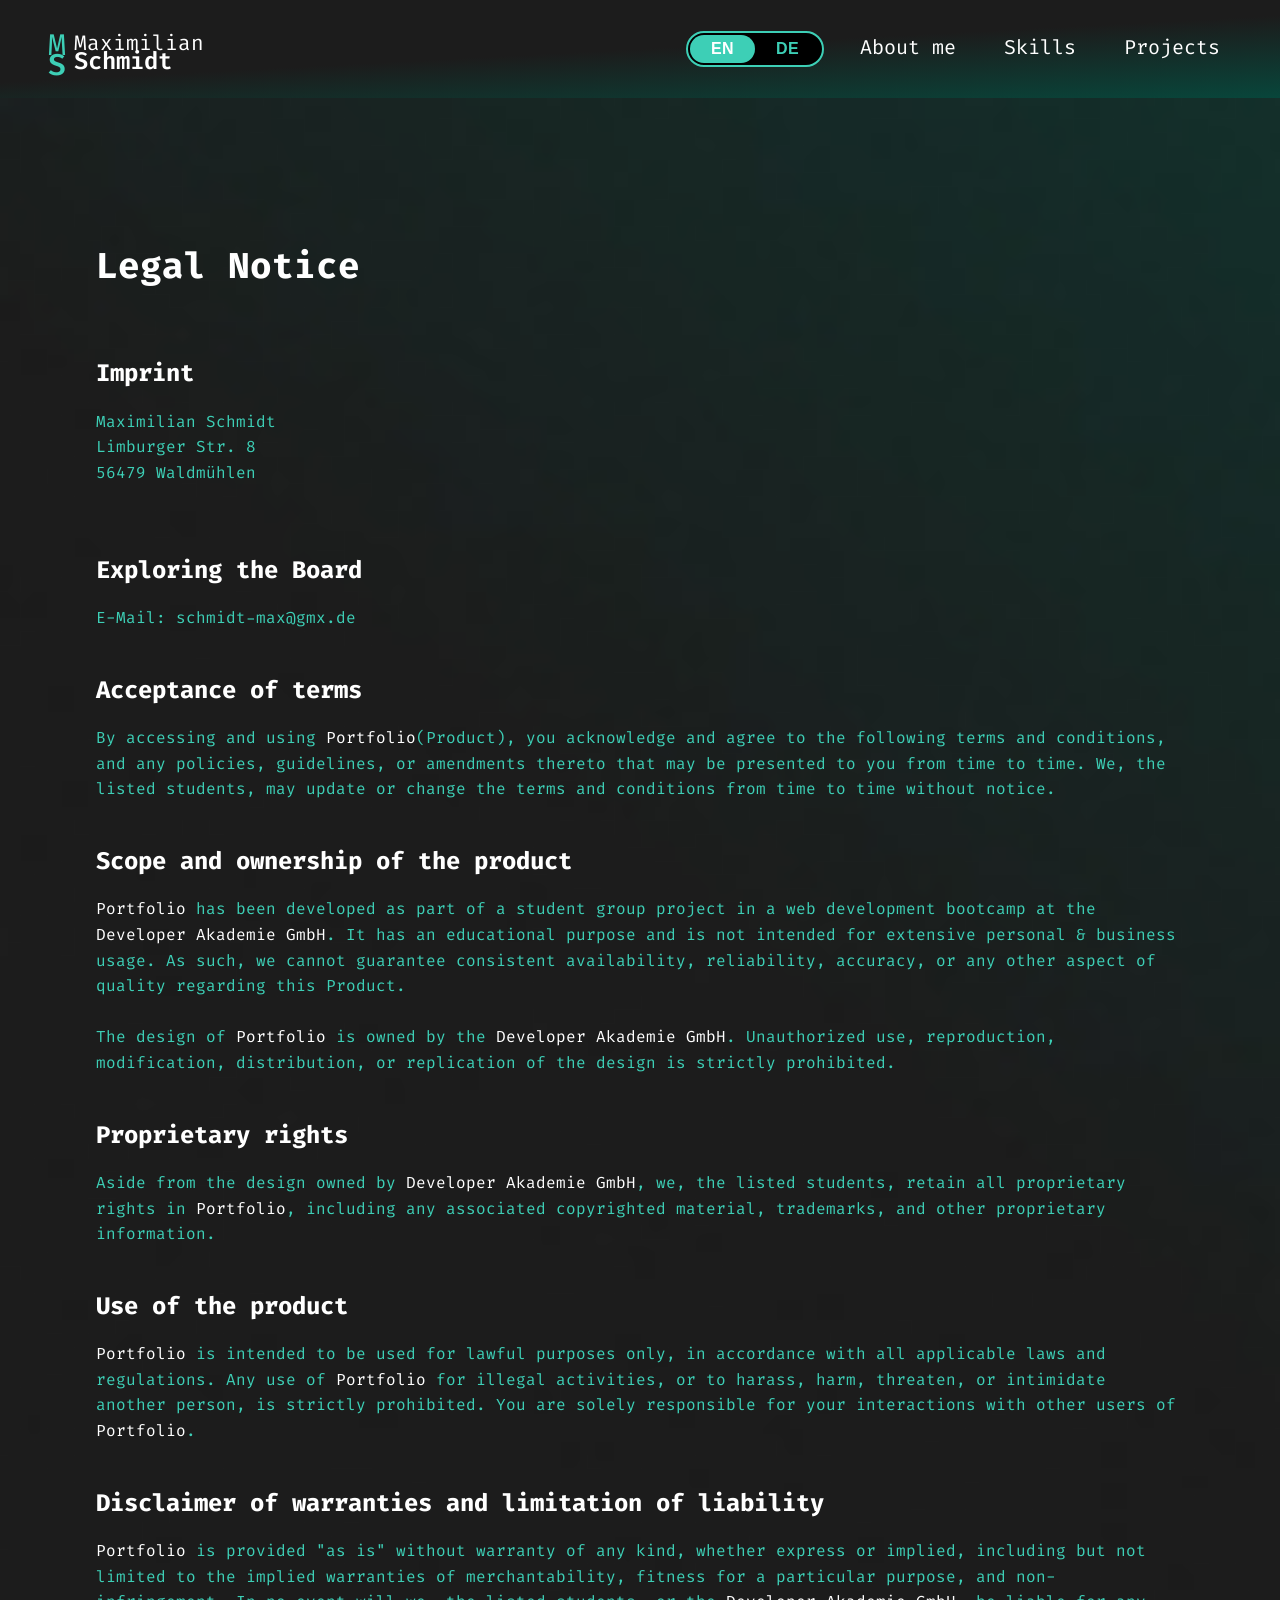
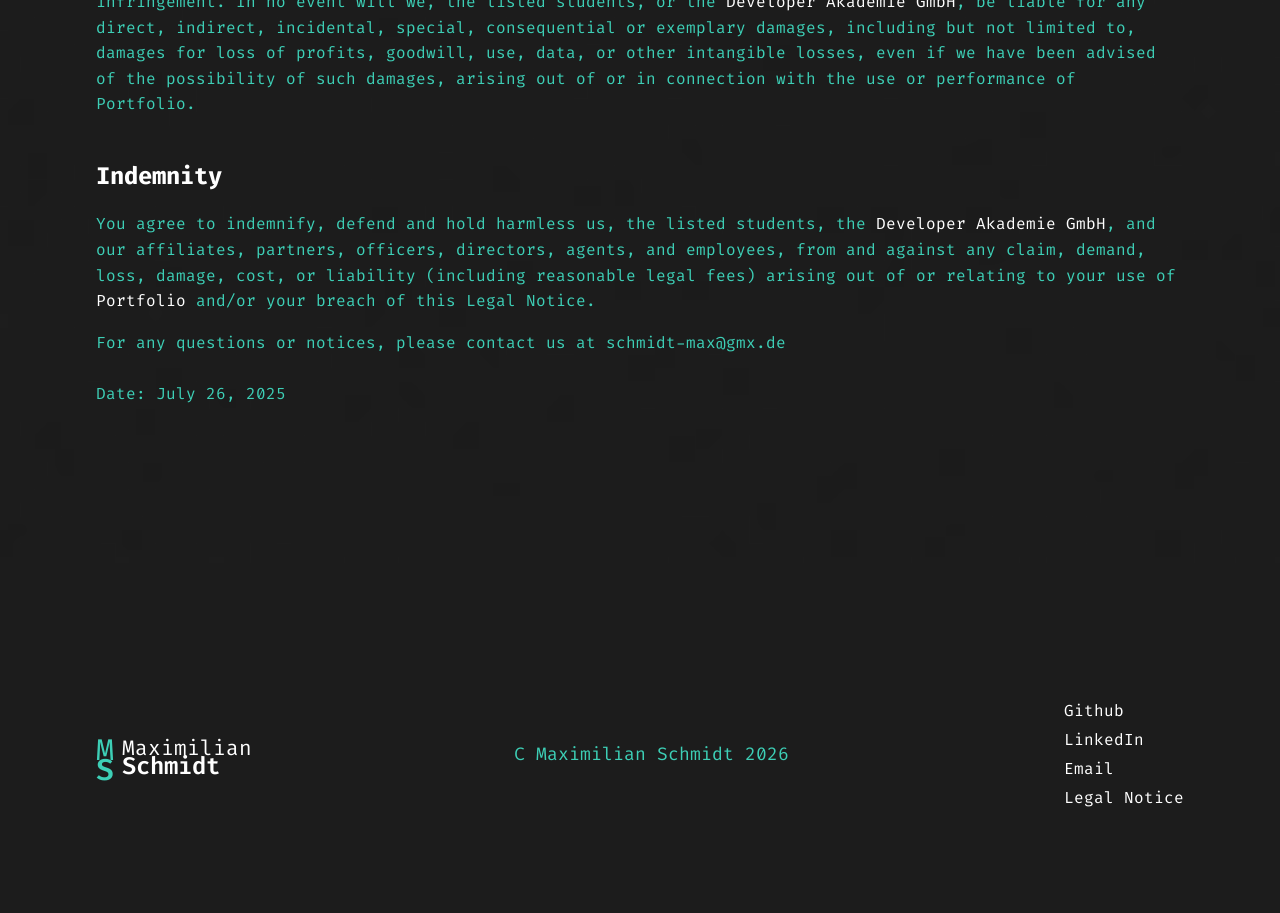
==== sites/legal.html @ 464e9416 "added mobile design and put functions for projects in another file" ====
<!DOCTYPE html>
<html lang="en">
<head>
    <meta charset="UTF-8">
    <meta name="viewport" content="width=device-width, initial-scale=1.0">
    <script src="../js/translations.js"></script>
    <script src="../js/script.js"></script>
    
    <link rel="stylesheet" href="../css/root/style.css">
    <link rel="stylesheet" href="../css/root/variables.css">
    <link rel="stylesheet" href="../css/root/header.css">
    <link rel="stylesheet" href="../css/root/footer.css">
    <link rel="stylesheet" href="../css/style/introduction.css">
    <link rel="stylesheet" href="../css/responsive/responsive.css">
    <link rel="stylesheet" href="../css/responsive/mobile-landscape.css">
    <link rel="stylesheet" href="../css/responsive/mobile.css">
    <link rel="stylesheet" href="../css/style/legal.css">
    <title>Legal Notice</title>
</head>
<body>

    <div class="intro">
        <div class="header header-multi-bg">
            <div class="nav">
                <div class="toggle">
                    <input type="checkbox" id="lang-toggle"/>
                    <label for="lang-toggle">
                        <div class="toggle-knob"></div>
                        <span class="lang-en">EN</span>
                        <span class="lang-de">DE</span>
                    </label>
                </div>

                <a href="../index.html#about-me" class="header-category" data-translate="navAbout">
                    About me
                </a>

                <a href="../index.html#skills" class="header-category" data-translate="navSkills">
                    Skills
                </a>

                <a href="../index.html#projects" class="header-category" data-translate="navProjects">
                    Projects
                </a>
            </div>

            <div class="logo">
                <div class="logo-icon">
                    <span class="char-m">
                        M
                    </span>
                    <span class="char-s">
                        S
                    </span>
                </div>
        
                <div class="logo-text">
                    <span class="first-name">
                        Maximilian
                    </span>

                    <span class="last-name">
                        Schmidt
                    </span>
                </div>
            </div>
        </div>

        <div class="introduction introduction-multi-bg legal-notice-page">
                <div class="legal-notice-content">
                    <h1 class="legal-main-headline" data-translate="legalTitle">
                        Legal Notice
                    </h1>

                    <div class="legal-section">
                        <h2 data-translate="legalImprintTitle">
                            Imprint
                        </h2>

                        <p>
                            Maximilian Schmidt<br>
                            Limburger Str. 8<br>
                            56479 Waldmühlen<br><br>
                        </p>
                    </div>

                    <div class="legal-section">
                        <h2 data-translate="exploringTitle">
                            Exploring the Board
                        </h2>

                        <p>
                            E-Mail: schmidt-max@gmx.de
                        </p>
                    </div>

                    <div class="legal-section">
                        <h2 data-translate="legalTermsTitle">
                            Acceptance of terms
                        </h2>

                        <p data-translate="legalTermsText">
                            By accessing and using 
                                <span class="text-white">
                                    Portfolio
                                </span> 
                                (Product), you acknowledge and agree to the following terms and conditions, and any policies, guidelines, or amendments thereto that may be presented to you from time to time. We, the listed students, may update or change the terms and conditions from time to time without notice.
                        </p>
                    </div>

                    <div class="legal-section">
                        <h2 data-translate="legalScopeTitle">
                            Scope and ownership of the product
                        </h2>

                        <p data-translate="legalScopeText">
                            <span class="text-white">
                                Portfolio
                            </span> 

                            has been developed as part of a student group project in a web development bootcamp at the Developer Akademie GmbH. It has an educational purpose and is not intended for extensive personal & business usage. As such, we cannot guarantee consistent availability, reliability, accuracy, or any other aspect of quality regarding this Product.
                            <br><br>
                            The design of 
                            <span class="text-white">
                                Portfolio
                            </span>

                            is owned by the Developer Akademie GmbH. Unauthorized use, reproduction, modification, distribution, or replication of the design is strictly prohibited.
                        </p>
                    </div>

                    <div class="legal-section">
                        <h2 data-translate="legalProprietaryTitle">
                            Proprietary rights
                        </h2>

                        <p data-translate="legalProprietaryText">
                            Aside from the design owned by Developer Akademie GmbH, we, the listed students, retain all proprietary rights in 
                            <span class="text-white">
                                Portfolio
                            </span>
                            
                            , including any associated copyrighted material, trademarks, and other proprietary information.
                        </p>
                    </div>

                    <div class="legal-section">
                        <h2 data-translate="legalUseTitle">
                            Use of the product
                        </h2>

                        <p data-translate="legalUseText">
                            <span class="text-white">
                                Portfolio
                            </span>  
                            
                            is intended to be used for lawful purposes only, in accordance with all applicable laws and regulations. Any use of 
                            <span class="text-white">
                                Portfolio
                            </span>  
                            
                            for illegal activities, or to harass, harm, threaten, or intimidate another person, is strictly prohibited. You are solely responsible for your interactions with other users of
                            <span class="text-white">
                                Portfolio
                            </span>

                            .
                        </p>
                    </div>

                    <div class="legal-section">
                        <h2 data-translate="legalLiabilityTitle">
                            Disclaimer of warranties and limitation of liability
                        </h2>

                        <p data-translate="legalLiabilityText">
                            <span class="text-white">
                                Portfolio
                            </span>  
                            
                            is provided "as is" without warranty of any kind, whether express or implied, including but not limited to the implied warranties of merchantability, fitness for a particular purpose, and non-infringement. In no event will we, the listed students, or the Developer Akademie, be liable for any direct, indirect, incidental, special, consequential or exemplary damages, including but not limited to, damages for loss of profits, goodwill, use, data, or other intangible losses, even if we have been advised of the possibility of such damages, arising out of or in connection with the use or performance of 
                            <span class="text-white">
                                Portfolio
                            </span> 
                            
                            .
                        </p>
                    </div>

                    <div class="legal-section">
                        <h2 data-translate="legalIndemnityTitle">
                            Indemnity
                        </h2>

                        <p data-translate="legalIndemnityText">
                            You agree to indemnify, defend and hold harmless us, the listed students, the Developer Akademie, and our affiliates, partners, officers, directors, agents, and employees, from and against any claim, demand, loss, damage, cost, or liability (including reasonable legal fees) arising out of or relating to your use of 
                            <span class="text-white">
                                Portfolio
                            </span>  
                                
                            and/or your breach of this Legal Notice.
                            <br><br>Date: July 26, 2025
                        </p>
                    </div>
                </div>
        </div>
    </div>

    <div class="footer">
        <div class="footer-me">
            <div class="logo">
                <div class="logo-icon">
                    <span class="char-m">
                        M
                    </span>

                    <span class="char-s">
                        S
                    </span>
                </div>
    
                <div class="logo-text">
                    <span class="first-name">
                        Maximilian
                    </span>

                    <span class="last-name">
                        Schmidt
                    </span>
                </div>
            </div>
        </div>

        <div class="footer-copyright">
            C Maximilian Schmidt 2026
        </div>

        <div class="footer-links-container">
            <a class="footer-link" href="https://github.com/Moxx1990" target="_blank">
                Github
            </a>

            <a class="footer-link" href="https://www.linkedin.com/" target="_blank">
                LinkedIn
            </a>

            <a class="footer-link" href="mailto:contact@maximilianschmidt.de" target="_blank">
                Email
            </a>

            <a class="footer-link" href="sites/legal.html" target="_blank">
                Legal Notice
            </a>
        </div>
    </div>
  
</body>
</html>
---- css/root/style.css ----
@font-face {
    font-family: 'fira';
    src: url(/fonts/Fira_Code/FiraCode-VariableFont_wght.ttf) format('truetype');
    font-weight: 100 900;
    font-style: normal;
}

@font-face {
    font-family: 'karla';
    src: url(/fonts/Karla/Karla-VariableFont_wght.ttf) format('truetype');
    font-weight: 100 900;
    font-style: normal;
}

html {
    scroll-behavior: smooth;
}

body {
    margin: 0;
    padding: 0;
    font-family: 'fira', 'karla', sans-serif;
    font-weight: 400;
    background-color: var(--main-bg-color);
    color: var(--text-color);
    max-width: 1440px;
    margin-left: auto;
    margin-right: auto;
    overflow-x: hidden;
}

.d-none {
    display: none !important;
}

.lets-talk__button:hover,
.introduction__button:hover,
.submit__button:hover {
    border-color: var(--alternative-text-color);
    color: var(--alternative-text-color);
}

.lets-talk__button:hover span,
.introduction__button:hover span, 
.submit__button:hover span {
    animation: scrollButton 2s linear infinite;
}

@keyframes scrollButton {
    0% {
        transform: translateX(0);
        opacity: 1;
    }
    47% {
        transform: translateX(-150%);
        opacity: 1;
    }
    48% {
        transform: translateX(-150%);
        opacity: 0;
    }
    49% {
        transform: translateX(150%);
        opacity: 0;
    }
    50% {
        transform: translateX(150%);
        opacity: 1;
    }
    100% {
        transform: translateX(0);
        opacity: 1;
    }
}
---- css/root/variables.css ----
:root {
    /* Background Colors */
    --main-bg-color: #1C1C1C;
    --sub-bg-color: #08463B;

    /* Colors - Primary */
    --text-color: #FFFFFF;
    --alternative-text-color: #3DCFB6;
    --inaktive-schrift: #555555;

     /* Typography - Font Size */
    --font-size-xs: 0.75rem; /* 12px */
    --font-size-sm: 0.875rem; /* 14px */
    --font-size-base: 1rem; /* 16px */
    --font-size-lg: 1.125rem; /* 18px */
    --font-size-xl: 1.3125rem; /* 21px */
    --font-size-2xl: 1.5rem; /* 24px */
    --font-size-h2: 1.6875rem; /* 27px */
    --font-size-3xl: 1.875rem; /* 30px */
    --font-size-4xl: 2.25rem; /* 36px */
    --font-size-5xl: 3rem; /* 48px */
    --font-size-6xl: 3.8125rem; /* 61px */

    /* Spacing */
    --spacing-xs: 0.25rem; /* 4px */
    --spacing-sm: 0.5rem; /* 8px */
    --spacing-md: 1rem; /* 16px */
    --spacing-lg: 1.5rem; /* 24px */
    --spacing-xl: 2rem; /* 32px */
    --spacing-2xl: 3rem; /* 48px */
    --spacing-3xl: 4rem; /* 64px */
    --spacing-4xl: 5rem; /* 80px */
    --spacing-5xl: 6rem; /* 96px */
    --spacing-6xl: 8rem; /* 128px */

    /* Border Radius */
    --radius-sm: 0.25rem; /* 4px */
    --radius-md: 0.5rem; /* 8px */
    --radius-ml: 0.625rem; /* 10px */
    --radius-lg: 0.75rem; /* 12px */
    --radius-xl: 1rem; /* 16px */
    --radius-2xl: 1.25rem; /* 20px */
    --radius-3xl: 1.875rem; /* 30px */
    --radius-full: 9999px;
}
---- css/root/header.css ----
.header {
    height: 98px;
    display: flex;
    align-items: center;
    justify-content: space-between;
    flex-direction: row-reverse;
    padding-left: var(--spacing-5xl);
    padding-right: var(--spacing-5xl);
}

.header-multi-bg {
    background: linear-gradient(177deg, var(--main-bg-color) 50%, var(--sub-bg-color) 100%);
    background-repeat: no-repeat;
}

.nav {
    display: flex;
    align-items: baseline;
    gap: var(--spacing-lg);
    font-size: 20px;
    padding-bottom: 24px;
}

.toggle {
  padding-top: 24px;
  position: relative;
  display: inline-block;
  user-select: none;
  font-family: sans-serif;
  font-weight: bold;
}

.toggle input[type="checkbox"] {
  position: absolute;
  left: 0;
  top: 0;
  z-index: 10;
  width: 100%;
  height: 100%;
  opacity: 0;
  cursor: pointer;
}

.toggle label {
  position: relative;
  display: flex;
  align-items: center;
  margin: 0;
  padding: 2px;
  background: #000000;
  border: 2px solid #3DCFB6;
  border-radius: 46px;
}

.toggle label span {
  display: flex;
  align-items: center;
  justify-content: center;
  position: relative;
  z-index: 3;
  width: 65px; 
  height: 28px; 
  text-align: center;
  transition: color 0.25s ease;
  font-size: 16px;
  letter-spacing: 0.5px;
}

.toggle .toggle-knob {
  position: absolute;
  top: 2px;
  left: 2px;
  bottom: 2px;
  width: 65px;
  background: #3DCFB6;
  border-radius: 100px;
  transition: transform 0.25s cubic-bezier(0.4, 0, 0.2, 1);
  z-index: 2;
}

.toggle input[type="checkbox"]:not(:checked) + label .lang-en {
  color: var(--text-color);
}
.toggle input[type="checkbox"]:not(:checked) + label .lang-de {
  color: var(--alternative-text-color);
}

.toggle input[type="checkbox"]:not(:checked) + label .toggle-knob {
  transform: translateX(0);
}

.toggle input[type="checkbox"]:checked + label .lang-en {
  color: var(--alternative-text-color);
}
.toggle input[type="checkbox"]:checked + label .lang-de {
  color: var(--text-color);
}

.toggle input[type="checkbox"]:checked + label .toggle-knob {
  transform: translateX(65px);
}

.logo {
    display: flex;
    align-items: center;
    gap: 16px;
    font-family: 'fira', sans-serif;
    cursor: pointer;
}

.logo-icon {
  color: var(--alternative-text-color);
  width: 10px;
  height: 48px;
  background: transparent;
}

.logo-icon .char-m {
    font-size: var(--font-size-3xl);
    position: relative;
    top: 0px;
    display: inline-block;
}

.logo-icon .char-s {
    font-size: var(--font-size-3xl);
    font-weight: 600;
    position: relative;
    top: -20px;
    display: inline-block;
}

.logo-text {
    display: flex;
    flex-direction: column;
    background: transparent;
    color: var(--text-color);
    font-size: var(--font-size-xl);
}

.logo span {
  transition: all 0.3s ease;
}

.logo:hover .logo-icon span {
    color: transparent;
    -webkit-text-stroke: 1px var(--alternative-text-color);
}

.logo:hover .logo-text span {
    color: transparent;
    -webkit-text-stroke: 1px var(--text-color);
}

.first-name {
    font-size: var(--font-size-xl);
    position: relative;
    top: 10px;
}

.last-name {
    font-size: var(--font-size-2xl);
    font-weight: 600;
    position: relative;
    top: -2px;
}

.header-category {
    font-size: 20px;
    padding-left: 12px;
    padding-right: 12px;
    padding-top: 20px;
    padding-bottom: 0px;
    position: relative;
    cursor: pointer;
    display: inline-block;
    text-decoration: none;
    color: var(--text-color);
    transition: color 0.2s ease;
}

.header-category:hover {
    color: var(--alternative-text-color); 
}

.header-category::after {
    content: '';
    position: absolute;
    bottom: -10px;
    left: 50%;
    transform: translateX(-50%) scale(0);
    width: 8px;
    height: 8px;
    background-color: #3DCFB6;
    border-radius: 50%;
    transition: transform 0.2s ease-in-out;
}

.header-category:hover::after {
    transform: translateX(-50%) scale(1);
}

.burger-icon {
    display: none;
}

.nav-links {
    display: flex;
    flex-direction: row-reverse; /* Dreht die Reihe um, damit der Toggle wieder vorne steht */
    align-items: center;
    gap: 32px;
}

.nav-links .toggle {
    padding-top: 20px;
}
---- css/root/footer.css ----
.footer {
    height: 126px;
    display: flex;
    align-items: center;
    justify-content: space-between;
    padding-top: var(--spacing-6xl);
    padding-left: var(--spacing-5xl);
    padding-right: var(--spacing-5xl);
    padding-bottom: var(--spacing-5xl);
}

.footer-me {
    display: flex;
    flex-direction: column;
}

.footer-left-side {
    display: flex;
    flex-direction: column;
    gap: var(--spacing-sm);
}

.footer-copyright {
    color: var(--alternative-text-color);
    font-size: var(--font-size-lg);
}

.footer-links-container {
    display: flex;
    flex-direction: column;
    gap: var(--spacing-sm);
}

.footer a {
    color: var(--text-color);
    text-decoration: none;
    font-size: var(--font-size-base);
    transition: all 0.3s ease;
    padding-left: 14px;
    text-decoration: none;
    position: relative;
}

.footer a:hover {
    color: var(--alternative-text-color);
}

.footer-link::after {
    content: '';
    position: absolute;
    top: 50%;
    left: 0;
    transform: translateX(-50%) scale(0);
    transform-origin: center;
    width: 6px;
    height: 6px;
    background-color: #3DCFB6;
    border-radius: 50%;
    transition: transform 0.3s ease-in-out;
}

.footer-link:hover::after {
    transform: translateY(-50%) scale(1);
}

.footer-mobile {
    display: none;
    text-align: center;
    padding: var(--spacing-lg);
    color: var(--alternative-text-color);
    font-size: var(--font-size-lg);
}
---- css/style/introduction.css ----
.intro {
    display: flex;
    flex-direction: column;
    width: 100%;
    position: relative;
    box-sizing: border-box;
}

.introduction {
    display: block; 
}

.introduction-multi-bg {
    width: 100%;
    height: calc(100vh - 98px);
    background-image: url('/img/background/backgroundintro.jpg');
    background-size: cover;
    background-repeat: no-repeat;
    position: relative;
    display: flex;
    justify-content: center;
    align-items: center;
    box-sizing: border-box;
    overflow: hidden;
}

.introduction-content {
    display: flex;
    flex-direction: column;
    align-items: center;
    text-align: center;
    justify-content: center;
    z-index: 5;
    margin-bottom: 60px;
}

.intro-headline-sub {
    font-size: 40px;
    color: var(--text-color);
    margin-bottom: 10px;
}

.intro-headline-main {
    font-family: 'karla', sans-serif;
    font-size: 96px;
    font-weight: 700;
    font-style: bold;
    color: var(--text-color);
    margin-bottom: 30px;
    line-height: 1.1;
}

.intro-buttons {
    display: flex;
    gap: 20px;
}

.intro-left-bar {
    position: absolute;
    left: 48px;
    bottom: 0;
    display: flex;
    flex-direction: column;
    align-items: center;
    z-index: 10;
}

.arrow-circle {
    width: 32px;
    height: 54px;
    border: 1px solid var(--alternative-text-color);
    border-radius: 100px;
    display: flex;
    justify-content: center;
    align-items: center;
    margin-bottom: 16px;
}

.arrow-circle img {
    animation: bounceArrow 1s infinite ease-in-out;
}

@keyframes bounceArrow {
    0%, 100% { transform: translateY(0px); }
    50% { transform: translateY(10px); }
}

.vertical-line-left {
    width: 1px;
    height: 240px; 
    background: linear-gradient(to bottom, var(--alternative-text-color), transparent);
}

.intro-right-bar {
    position: absolute;
    right: 48px;
    bottom: 0;
    display: flex;
    flex-direction: column;
    align-items: center;
    z-index: 10;
}

.introduction__text {
    font-size: var(--font-size-lg);
    font-family: 'karla', sans-serif;
    font-weight: 400;
    color: var(--text-color);
    text-decoration: none;
    writing-mode: vertical-rl; 
    transform: rotate(180deg); 
    transition: color 0.3s ease;
    margin-bottom: 32px;
    display: inline-block;
}

.introduction__text:hover {
    color: var(--alternative-text-color) !important;
    cursor: pointer;
}

.social-icons {
    display: flex;
    flex-direction: column;
    gap: 12px;
    margin-bottom: 16px;
}

.social-icons-email img {
    display: none;
}

.social-icons a {
    position: relative;
    display: flex;
    align-items: center;
    justify-content: center;
    text-decoration: none;
}

.social-icons img {
    width: 32px;
    height: 32px;
    transition: filter 0.3s ease, transform 0.3s ease;
}

.social-icons a:hover img {
    filter: brightness(0) invert(1);
    transform: scale(1.05);
}

.social-icons a::after {
    content: "";
    position: absolute;
    left: 36px;
    width: 6px;
    height: 6px;
    background-color: #3DCFB6; 
    border-radius: 50%;
    opacity: 0; 
    transform: translateX(10px); 
    transition: opacity 0.3s ease, transform 0.3s ease;
    pointer-events: none;
}

.social-icons a:hover::after {
    opacity: 1;
    transform: translateX(0);
}

.vertical-line-right {
    width: 1px;
    height: 186px;
    background: linear-gradient(to bottom, var(--text-color), transparent);
}

.introduction__button {
    background-color: transparent;
    border-radius: 100px;
    border: 1px solid var(--text-color);
    color: var(--text-color);
    cursor: pointer;
    transition: all 0.3s ease;
    height: 48px;
    display: inline-flex;
    align-items: center;
    justify-content: center;
    overflow: hidden;
    white-space: nowrap;
    text-decoration: none;
    padding-left: 24px;
    padding-right: 24px;
    font-size: var(--font-size-lg);
    font-family: 'karla', sans-serif;
    font-weight: 400;
    margin-right: 10px;
}

.introduction__button span {
    display: inline-block;
    flex-shrink: 0;
    transition: transform 0.3s ease;
}

.banner {
    position: absolute;
    bottom: 60px; 
    left: 0;
    right: 0; 
    width: 100%; 
    overflow: hidden;
    background: #FFFFFF0A;
    padding: 24px 0;
    transform: rotate(-2deg);
    white-space: nowrap;
    z-index: 1;
    box-sizing: border-box;
}

.banner__track {
    display: flex;
    align-items: center;
    gap: 32px;
    width: max-content;
    animation: scrollBanner 15s linear infinite;
}

.banner__track span {
    display: flex;
    align-items: center;
    gap: 56px;
    font-size: 32px;
    font-family: 'karla', sans-serif;
    color: var(--alternative-text-color);
    font-weight: 400;
}

.banner__track span::after {
    content: "•";
    font-size: 32px;
    color: var(--alternative-text-color);
}

@keyframes scrollBanner {
    from { transform: translateX(0); }
    to { transform: translateX(-50%); }
}

.legal-notice-page {
    height: auto !important;
    min-height: 100vh;
    padding-top: 120px;
    padding-bottom: 80px;
}

.legal-main-headline {
    color: var(--text-color);
    margin-bottom: 40px;
}

.legal-section h2 {
    color: var(--text-color);
    margin-top: 24px;
    margin-bottom: 12px;
}

.legal-section p, 
.legal-section {
    color: var(--alternative-text-color);
    font-size: var(--font-size-base);
    font-weight: 400;
    line-height: 1.6;
}

.text-white {
    color: var(--text-color) !important;
}
---- css/responsive/responsive.css ----
@media (min-width: 1024px ) and (max-width: 1280px) {

.header {
    padding-left: var(--spacing-2xl);
    padding-right: var(--spacing-2xl);
}

.intro-headline-sub {
    font-size: var(--font-size-3xl);
}

.intro-headline-main {
    font-size: 80px;
}

.about-me {
    padding-left: var(--spacing-2xl);
    padding-right: var(--spacing-2xl);

}

.about-me-image {
    max-width: 405px;
    width: auto;
}

.about-me-description {
    max-width: 450px;
    height: auto;
    padding-bottom: 20px;
    font-size: var(--font-size-base);
}

.about-me__headline {
    font-size: 50px;
}

.skill-set {
    gap: var(--spacing-2xl);
}

.skill-set-description {
    width: 450px;
}

.skill-set__headline {
    font-size: 50px;
}

.skill-set__text {
    font-size: var(--font-size-base);
}

.skill-highlight__text {
    font-size: var(--font-size-xl);
}

.skills__icon {
    gap: var(--spacing-xs);
    font-size: var(--font-size-base);
    padding-bottom: var(--spacing-2xl);
    padding-right: var(--spacing-2xl);
    width: 90px;
}

.project-container:hover .project-image {
   display: none;
}

.project-container:hover::before {
    display: none;
}

.contact {
    padding-left: var(--spacing-2xl);
}

.contact-me-info {
    padding-right: 50px;
}

.contact-me__headline {
    font-size: 50px;
}

.contact-me-solve {
    font-size: var(--font-size-xl);
}

.contact-me__text {
    font-size: var(--font-size-base);
}

.contact-form {
    padding-right: 50px;
}

.project-info-card {
    max-width: 900px;
    max-height: 570px;
}

.project-info-card .project-info-card-left-side {
    padding-top: var(--spacing-xl);
    padding-left: var(--spacing-2xl);
    width: 350px;
}

.project-info-card .project-number {
    font-size: 70px;
}

.project-info-card .project-info-name {
    font-size: var(--font-size-4xl);
}

.project-info-card .project-info-close {
    left: 840px;
}

.project-info-card .project-info__picture img {
    width: 430px;
    height: auto;
}

.project-info-card .next-project__button {
    top: 470px;
    left: 725px;
    padding-right: 30px;
}

}

@media (min-width: 769px ) and (max-width: 1023px) {

.header {
    padding-left: var(--spacing-xl);
    padding-right: var(--spacing-xl);
}

.header-category {
    font-size: var(--font-size-lg);
    padding-left: var(--spacing-sm);
    padding-right: var(--spacing-sm);
}

.intro-headline-sub {
    font-size: var(--font-size-3xl);
}

.intro-headline-main {
    font-size: 80px;
}

.introduction__text {
    display: none;
}

.social-icons-email img {
    display: block;
}

.about-me {
    padding-left: var(--spacing-2xl);
    padding-right: var(--spacing-2xl);
    flex-direction: column;
}

.about-me__headline {
    font-size: 50px;
}

.skill-set {
    gap: var(--spacing-2xl);
    flex-direction: column;
    height: 100%;
}

.skills__icon {
    gap: var(--spacing-xs);
    font-size: var(--font-size-base);
    padding-bottom: var(--spacing-2xl);
    padding-right: var(--spacing-2xl);
    width: 90px;
}

.project-container {
    width: auto;
    min-width: 550px;
}

.project {
    width: auto;
    min-width: 550px;
}

.projects__text {
    width: 600px;
}

.project-container:hover .project-image {
   display: none;
}

.project-container:hover::before {
    display: none;
}

.other-people__headline {
    padding-bottom: var(--spacing-lg);
}

.testimonial-container {
    transform: translateX(-560px);
}

.testimonial-card {
    width: 600px;
    min-width: 600px;
}

.fixed-quote-icon {
    top: -2px;
    left: 40px;
}

.contact {
    padding-left: var(--spacing-2xl);
    flex-direction: column;
    height: auto;
    padding-bottom: var(--spacing-xl);
}

.contact-me-info {
    padding-bottom: var(--spacing-2xl);
}

.contact-form {
    padding-right: 50px;
}

.footer {
    padding-left: var(--spacing-2xl);
    padding-right: var(--spacing-2xl);
}

.project-info-card {
    flex-direction: column-reverse;
    max-width: 750px !important;
    height: auto !important;
}

.project-info-card .project-info-card-left-side {
    padding-top: var(--spacing-xl);
    padding-left: var(--spacing-2xl);
    width: auto;
    padding-bottom: var(--spacing-4xl);
}

.project-info-card .project-info-card-right-side {
    padding-left: var(--spacing-2xl);
}

.project-info-card .project-number {
    font-size: 70px;
}

.project-info-card .project-info-name {
    font-size: var(--font-size-4xl);
}

.project-info-card .project-info-close {
    left: 690px;
    top: 40px;
}

.project-info-card .project-info__picture {
    padding-top: 90px;
    display: flex;
    justify-content: center;
}

.project-info-card .project-info__picture img {
    width: auto;
    height: 250px;
}

.project-info-card .next-project__button {
    position: absolute;
    top: 750px;
    left: 550px;
    padding-right: 30px;
}

.project-info__headline {
    font-size: var(--font-size-xl);
}

.project-card-content-text {
    font-size: var(--font-size-base);
}

}
---- css/responsive/mobile-landscape.css ----
@media (min-width: 479px ) and (max-width: 768px) {

.header {
    padding-left: var(--spacing-xl);
    padding-right: var(--spacing-xl);
    flex-direction: row;
}

.header-category {
    font-size: var(--font-size-lg);
    padding: var(--spacing-sm);
}

.burger-icon {
    display: flex;
    width: 30px;
    height: 20px;
    margin-top: 15px;
    cursor: pointer;
    background-image: url('/img/mobile/menu_hover.svg');
    background-repeat: no-repeat;
    background-size: contain;
}

.burger-icon img {
    width: 100%;
    height: 100%;
    transition: opacity 0.2s ease-in-out;
}

.burger-icon:hover img {
    opacity: 0;
}

.nav-links {
    position: absolute;
    margin-right: 30px;
    top: 70px;
    right: 0;
    flex-direction: column;
    align-items: flex-start;
    gap: 20px;
    background: var(--main-bg-color, #111);
    padding: 40px 77px;
    border-radius: var(--radius-3xl);
    border: 1px solid var(--alternative-text-color);
    opacity: 0;
    visibility: hidden;
    transform: translateY(-10px);
    transition: all 0.3s ease-in-out;
    z-index: 1010;
}

.nav-links.active {
    opacity: 1;
    visibility: visible;
    transform: translateY(0);
}

.menu-container:hover .nav-links {
    opacity: 1;
    visibility: visible;
    transform: translateY(0);
}

.intro-headline-sub {
    font-size: var(--font-size-2xl);
}

.intro-headline-main {
    font-size: 62px;
}

.introduction__text {
    display: none;
}

.vertical-line-left {
    height: 210px;
}

.vertical-line-right {
    height: 150px;
}

.social-icons-email img {
    display: block;
}

.banner {
    padding: 12px 0;
}

.banner__track span {
    font-size: 20px;
}

.about-me {
    padding-left: var(--spacing-2xl);
    padding-right: var(--spacing-2xl);
    padding-bottom: var(--spacing-2xl);
    flex-direction: column;
}

.about-me__headline {
    font-size: 50px;
}

.about-me-image {
    width: 100%;
    height: 100%;
}

.about-me__little-headline {
    font-size: var(--font-size-lg);
}

.about-me-description, 
.skill-set-description {
    width: 340px;
    height: 100%;
    font-size: var(--font-size-base); 
    padding-left: var(--spacing-xl);  
    padding-right: var(--spacing-xl);
    padding-top: 24px;
    padding-bottom: 27px;
}

.skill-set__little-headline {
    font-size: var(--font-size-lg);
    padding-bottom: 20px;
}

.skill-set__headline {
    font-size: 56px;
}

.skill-set__text {
    font-size: var(--font-size-base);
}

.skill-highlight__text,
.skills-highlight {
    font-size: 20px;
}

.skill-set {
    gap: var(--spacing-2xl);
    flex-direction: column;
    height: 100%;
    padding: var(--spacing-2xl);
}

.skills {
    padding-right: var(--spacing-xs);
}

.skills__icon {
    gap: var(--spacing-xs);
    font-size: var(--font-size-base);
    padding-bottom: var(--spacing-2xl);
    padding-right: var(--spacing-2xl);
    width: 90px;
}

.projects {
    width: 360px;
    padding: var(--spacing-lg);
}

.projects__little-headline {
    font-size: var(--font-size-lg);
}

.projects__headline {
    font-size: 56px;
}

.project {
    max-width: 400px;
    justify-content: space-between;
    flex-direction: column;
    align-items: flex-start;
    padding-right: 20px;
    padding-top: 32px;
    padding-bottom: 32px;
}

.project-skills {
    padding-top: var(--spacing-xs);
    font-size: var(--font-size-lg);
    gap: 0px;
}

.projects__text {
    width: 478px;
}

.project-container {
    max-width: 478px;
}

.project-container:hover .project-image {
   display: none;
}

.project-container:hover::before {
    display: none;
}

.other-people {
    padding-top: var(--spacing-2xl);
    height: auto;
}

.other-people__headline {
    padding-bottom: var(--spacing-lg);
    font-size: var(--spacing-lg);
}

.testimonial-container {
    transform: translateX(-330px);
}

.testimonial-card {
    width: 360px;
    min-width: 360px;
    padding-top: 50px;
    padding-left: 32px;
    padding-bottom: 20px;
}

.fixed-quote-icon {
    width: 67px;
    top: -2px;
    left: 40px;
}

.testimonial-author {
    font-size: var(--font-size-base);
}

.testimonial-author::before {
    width: 5em;
}

.contact {
    padding-left: var(--spacing-lg);
    padding-right: var(--spacing-lg);
    flex-direction: column;
    height: auto;
    padding-bottom: var(--spacing-xl);
}

.contact-me_little-headline {
    font-size: var(--font-size-lg);
}

.contact-me__headline {
    font-size: 56px;
}

.contact-me-solve {
    font-size: 20px;
}

.contact-me-info {
    padding-bottom: var(--spacing-3xl);
    width: 100%;
}

.contact-me__text {
    font-size: var(--font-size-base);
    padding-right: var(--spacing-2xl);
}

.contact-form {
    padding-right: 50px;
}

.contact-form .accept-container {
    font-size: 15px;
    font-weight: 400;
}

.form-group {
    padding-left: var(--spacing-md);
}

.contact-form label {
    font-size: 20px;
    font-weight: 500;
}

.contact-form input, 
.contact-form textarea {
    font-size: var(--font-size-base);
}

.footer {
    padding-left: var(--spacing-2xl);
    padding-right: var(--spacing-2xl);
    padding-bottom: 0px;
}

.footer-copyright {
    display: none;
}

.footer-mobile {
    display: block;
    text-align: center;
    color: var(--alternative-text-color);
    font-size: var(--font-size-lg);
}

.project-info-card {
    flex-direction: column-reverse;
    max-width: 470px !important;
    height: auto !important;
}

.project-info-card .project-info-card-left-side {
    padding-top: var(--spacing-xl);
    padding-left: var(--spacing-md);
    padding-bottom: var(--spacing-4xl);
    width: auto;
    margin-right: 0px;
}

.project-card_header {
    padding-bottom: 20px;
}

.project-info-card .project-info-card-right-side {
    padding-left: 12px;
    padding-right: 12px;
    width: auto;
}

.project-info-card .project-number {
    font-size: 70px;
}

.project-info-card .project-info-name {
    font-size: var(--font-size-4xl);
}

.project-info-card .project-info-close {
    left: 410px;
    top: 40px;
}

.project-info-card .project-info__picture {
    padding-top: 95px;
    display: flex;
    justify-content: center;
}

.project-info-card .project-info__picture img {
    width: auto;
    height: 200px;
}

.project-info-card .next-project__button {
    position: absolute;
    top: 730px;
    left: 290px;
    padding-right: 30px;
}

.project-info__headline {
    font-size: var(--font-size-xl);
}

.project-card-content-text {
    font-size: var(--font-size-base);
}

.project-info-button-container {
    justify-content: center;
}
}
---- css/responsive/mobile.css ----
@media (max-width: 478px) {

.header {
    padding-left: var(--spacing-xl);
    padding-right: var(--spacing-xl);
    flex-direction: row;
}

.header-category {
    font-size: var(--font-size-lg);
    padding: var(--spacing-sm);
}

.burger-icon {
    display: flex;
    width: 30px;
    height: 20px;
    margin-top: 15px;
    cursor: pointer;
    background-image: url('/img/mobile/menu_hover.svg');
    background-repeat: no-repeat;
    background-size: contain;
}

.burger-icon img {
    width: 100%;
    height: 100%;
    transition: opacity 0.2s ease-in-out;
}

.burger-icon:hover img {
    opacity: 0;
}

.nav-links {
    position: absolute;
    margin-right: 5px;
    top: 70px;
    right: 0;
    flex-direction: column;
    align-items: flex-start;
    gap: 20px;
    background: var(--main-bg-color, #111);
    padding: 40px 77px;
    border-radius: var(--radius-3xl);
    border: 1px solid var(--alternative-text-color);
    opacity: 0;
    visibility: hidden;
    transform: translateY(-10px);
    transition: all 0.3s ease-in-out;
    z-index: 1010;
}

.nav-links.active {
    opacity: 1;
    visibility: visible;
    transform: translateY(0);
}

.menu-container:hover .nav-links {
    opacity: 1;
    visibility: visible;
    transform: translateY(0);
}

.introduction-multi-bg {
    display: block;
    padding-top: 100px;
    height: 650px;

}

.intro-headline-sub {
    font-size: var(--font-size-2xl);
}

.intro-headline-main {
    font-size: var(--font-size-5xl);
}

.intro-buttons {
    gap: var(--spacing-xs);
}

.introduction__button {
    padding-inline: 12px;
}

.introduction__text {
    display: none;
}

.vertical-line-left {
    height: 210px;
}

.vertical-line-right {
    height: 150px;
}

.social-icons-email img {
    display: block;
}

.banner {
    padding: 12px 0;
}

.banner__track span {
    font-size: 20px;
}

.about-me {
    padding-left: var(--spacing-md);
    padding-right: var(--spacing-xs);
    padding-bottom: 40px;
    flex-direction: column;
}

.about-me__headline {
    font-size: 50px;
}

.about-me-image {
    width: 100%;
    height: 100%;
}

.about-me__little-headline {
    font-size: var(--font-size-lg);
}

.about-me-description, 
.skill-set-description {
    width: 85%;
    height: 100%;
    font-size: var(--font-size-base); 
    padding: 24px var(--spacing-sm) 27px var(--spacing-md);
}

.skill-set__little-headline {
    font-size: var(--font-size-lg);
    padding-bottom: 20px;
}

.skill-set__headline {
    font-size: 40px;
}

.skill-set__text {
    font-size: var(--font-size-base);
    margin-left: var(--spacing-xs);
}

.skill-highlight__text,
.skills-highlight {
    font-size: 20px;
}

.skill-set {
    gap: var(--spacing-2xl);
    flex-direction: column;
    height: 100%;
    padding-top: var(--spacing-2xl);
    padding-left: var(--spacing-md);
    padding-right: var(--spacing-xs);
}

.skills {
    padding-right: var(--spacing-md);
}

.skills__icon {
    gap: var(--spacing-md);
    font-size: var(--font-size-base);
    padding-bottom: var(--spacing-2xl);
    padding-right: var(--spacing-xs);
    width: 90px;
}

.projects {
    width: 95%;
    padding: var(--spacing-md);
}

.projects__little-headline {
    font-size: var(--font-size-lg);
}

.projects__headline {
    font-size: 56px;
}

.project {
    max-width: 90%;
    justify-content: space-between;
    flex-direction: column;
    align-items: flex-start;
    padding: 32px 20px 32px 8px;
}

.project-skills {
    width: 100%;
    display: flex;
    flex-wrap: wrap;
    padding-top: var(--spacing-xs);
    font-size: var(--font-size-lg);
    gap: 0px;
}

.projects__text {
    width: 100%;
}

.project-container {
    width: 100%;
}

.project-container:hover .project-image {
   display: none;
}

.project-container:hover::before {
    display: none;
}

.other-people {
    padding-top: var(--spacing-2xl);
    padding-left: var(--spacing-md);
    padding-right: var(--spacing-xs);
    height: auto;
}

.other-people__headline {
    padding-bottom: var(--spacing-lg);
    font-size: var(--spacing-lg);
}

.testimonial-container {
    transform: translateX(-330px);
}

.testimonial-card {
    width: 270px;
    min-width: 270px;
    padding-top: 50px;
    padding-left: 32px;
    padding-bottom: 20px;
}

.fixed-quote-icon {
    width: 60px;
    top: -10px;
    left: -10px;
}

.testimonial-author {
    font-size: var(--font-size-base);
}

.testimonial-author::before {
    width: 5em;
}

.contact {
    padding-left: var(--spacing-md);
    padding-right: var(--spacing-md);
    flex-direction: column;
    height: auto;
    padding-bottom: var(--spacing-xl);
}

.contact-me_little-headline {
    font-size: var(--font-size-lg);
}

.contact-me__headline {
    font-size: 56px;
}

.contact-me-solve {
    font-size: 20px;
}

.contact-me-info {
    padding-bottom: var(--spacing-3xl);
    width: 100%;
}

.contact-me__text {
    font-size: var(--font-size-base);
    padding-right: var(--spacing-xs);
}

.contact-form {
    padding-right: 50px;
}

.contact-form .accept-container {
    font-size: 15px;
    font-weight: 400;
}

.form-group {
    padding-left: var(--spacing-xs);
}

.contact-form label {
    font-size: 20px;
    font-weight: 500;
}

.contact-form input, 
.contact-form textarea {
    font-size: var(--font-size-base);
}

.footer {
    padding-left: var(--spacing-xs);
    padding-right: var(--spacing-xs);
    padding-bottom: 0px;
}

.footer-copyright {
    display: none;
}

.footer-mobile {
    display: block;
    text-align: center;
    color: var(--alternative-text-color);
    font-size: var(--font-size-lg);
}

.project-info-card {
    flex-direction: column-reverse;
    max-width: 95% !important;
    height: auto !important;
}

.project-info-card .project-info-card-left-side {
    padding-top: var(--spacing-xl);
    padding-left: var(--spacing-md);
    padding-bottom: var(--spacing-4xl);
    width: auto;
    margin-right: 0px;
}

.project-card_header {
    padding-bottom: 20px;
}

.project-info-card .project-info-card-right-side {
    padding-left: var(--spacing-xs);
    padding-right: var(--spacing-xs);
    width: auto;
}

.project-info-card .project-number {
    font-size: 70px;
}

.project-info-card .project-info-name {
    font-size: var(--font-size-4xl);
}

.project-info-card .project-info-close {
    left: auto;
    right: 30px;
    top: 30px;
}

.project-info-card .project-info__picture {
    padding-top: 95px;
    display: flex;
    justify-content: center;
}

.project-info-card .project-info__picture img {
    width: 80%;
    height: 200px;
    object-fit: cover;
}

.project-info-card .next-project__button {
    position: absolute;
    bottom: -195px;
    left: auto;
    right: 0px;
    padding-right: 30px;
}

.project-info__headline {
    font-size: var(--font-size-xl);
}

.project-card-content-text {
    font-size: var(--font-size-base);
}

.project-info-button-container {
    justify-content: center;
}
}
---- css/style/legal.css ----
.legal-notice-content {
    display: flex;
    flex-direction: column;
    text-align: left;
    margin-left: 96px;
    margin-right: 96px;
    margin-bottom: 60px;
    font-size: 18px;
    color: var(--text-color);
}

@media (min-width: 1024px ) and (max-width: 1280px) {

}

@media (min-width: 479px ) and (max-width: 768px) { 

}

@media (max-width: 478px) {
    
}
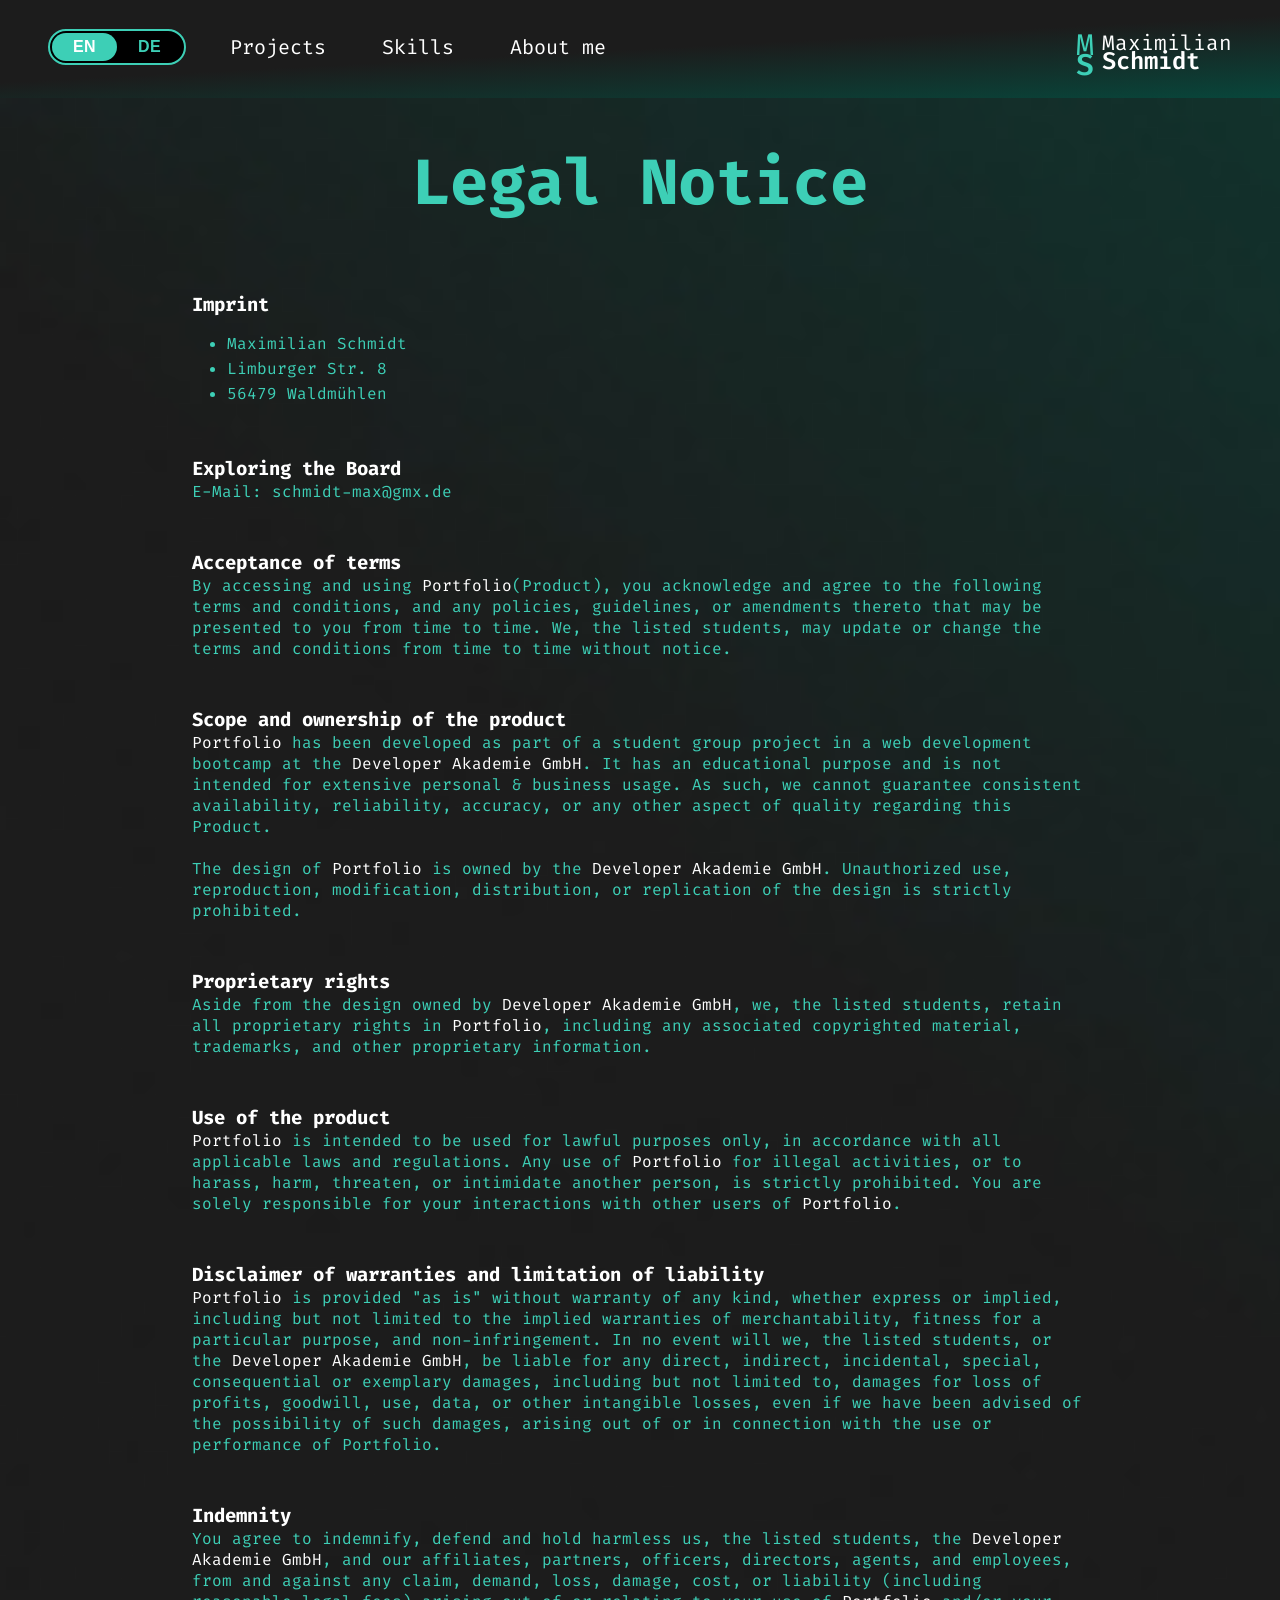
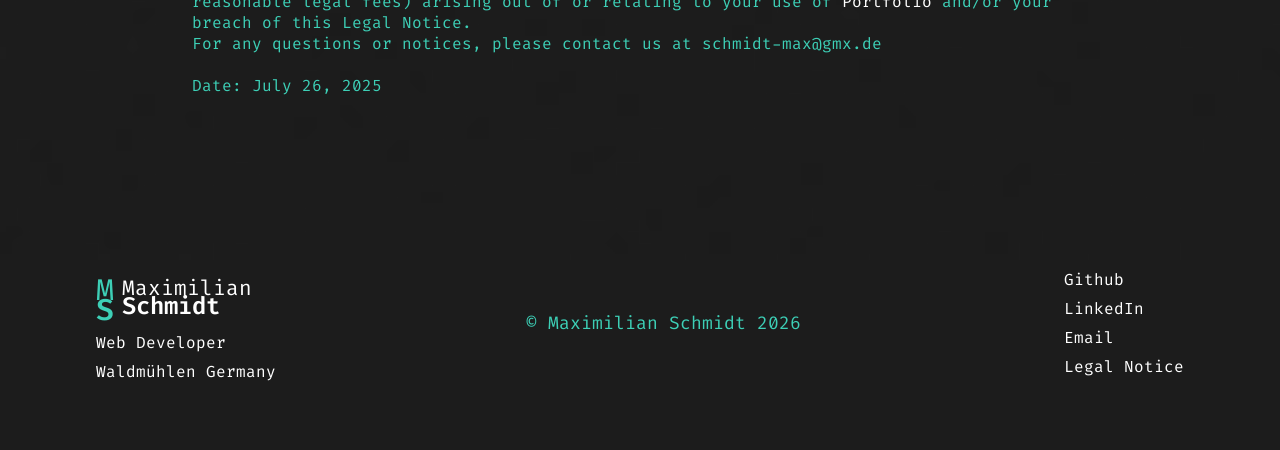
==== commit 232a0e73: "added responsive design for legal page" ====
--- a/sites/legal.html
+++ b/sites/legal.html
@@ -21,78 +21,73 @@
 
     <div class="intro">
         <div class="header header-multi-bg">
-            <div class="nav">
-                <div class="toggle">
-                    <input type="checkbox" id="lang-toggle"/>
-                    <label for="lang-toggle">
-                        <div class="toggle-knob"></div>
-                        <span class="lang-en">EN</span>
-                        <span class="lang-de">DE</span>
-                    </label>
-                </div>
-
-                <a href="../index.html#about-me" class="header-category" data-translate="navAbout">
-                    About me
-                </a>
-
-                <a href="../index.html#skills" class="header-category" data-translate="navSkills">
-                    Skills
-                </a>
-
-                <a href="../index.html#projects" class="header-category" data-translate="navProjects">
-                    Projects
-                </a>
-            </div>
-
             <div class="logo">
                 <div class="logo-icon">
-                    <span class="char-m">
-                        M
-                    </span>
-                    <span class="char-s">
-                        S
-                    </span>
-                </div>
-        
+                    <span class="char-m">M</span>
+                    <span class="char-s">S</span>
+                </div>
+
                 <div class="logo-text">
-                    <span class="first-name">
-                        Maximilian
-                    </span>
-
-                    <span class="last-name">
-                        Schmidt
-                    </span>
+                    <span class="first-name">Maximilian</span>
+                    <span class="last-name">Schmidt</span>
+                </div>
+            </div>
+
+            <div class="nav">
+                <div class="menu-container">
+                    <div class="burger-icon" id="burger-trigger">
+                        <img src="../img/mobile/menu.svg" id="burger-img">
+                    </div>
+            
+                    <div class="nav-links" id="mobile-menu">
+                        <a href="../index.html#about-me" class="header-category" data-translate="navAbout">
+                            About me
+                        </a>
+                        <a href="../index.html#skills" class="header-category" data-translate="navSkills">
+                            Skills
+                        </a>
+                        <a href="../index.html#projects" class="header-category" data-translate="navProjects">
+                            Projects
+                        </a>
+
+                        <div class="toggle">
+                            <input type="checkbox" id="lang-toggle"/>
+                            <label for="lang-toggle">
+                                <div class="toggle-knob"></div>
+                                <span class="lang-en">EN</span>
+                                <span class="lang-de">DE</span>
+                            </label>
+                        </div>
+                    </div>
                 </div>
             </div>
         </div>
 
         <div class="introduction introduction-multi-bg legal-notice-page">
                 <div class="legal-notice-content">
-                    <h1 class="legal-main-headline" data-translate="legalTitle">
-                        Legal Notice
-                    </h1>
-
-                    <div class="legal-section">
-                        <h2 data-translate="legalImprintTitle">
-                            Imprint
-                        </h2>
-
-                        <p>
-                            Maximilian Schmidt<br>
-                            Limburger Str. 8<br>
-                            56479 Waldmühlen<br><br>
-                        </p>
-                    </div>
-
-                    <div class="legal-section">
-                        <h2 data-translate="exploringTitle">
-                            Exploring the Board
-                        </h2>
-
-                        <p>
-                            E-Mail: schmidt-max@gmx.de
-                        </p>
-                    </div>
+                    <div class="back-arrow">
+                        <a href="../index.html">
+                            <img src="/img/mobile/arrow_back.svg" alt="Back Arrow">
+                        </a>
+                    </div>
+
+                <h1 class="legal-main-headline" data-translate="legalTitle">
+                    Legal Notice
+                </h1>
+
+                <div class="legal-section">
+                    <h2 data-translate="legalImprintTitle">Imprint</h2>
+                    <ul class="legal-list">
+                        <li>Maximilian Schmidt</li>
+                        <li>Limburger Str. 8</li>
+                        <li>56479 Waldmühlen</li>
+                    </ul>
+                </div>
+
+                <div class="legal-section">
+                    <h2 data-translate="exploringTitle">Exploring the Board</h2>
+                    <p>E-Mail: schmidt-max@gmx.de</p>
+                </div>
 
                     <div class="legal-section">
                         <h2 data-translate="legalTermsTitle">
@@ -208,31 +203,41 @@
 
     <div class="footer">
         <div class="footer-me">
-            <div class="logo">
-                <div class="logo-icon">
-                    <span class="char-m">
-                        M
-                    </span>
-
-                    <span class="char-s">
-                        S
-                    </span>
-                </div>
+            <div class="footer-left-side">
+                <div class="logo">
+                    <div class="logo-icon">
+                        <span class="char-m">
+                            M
+                        </span>
+
+                        <span class="char-s">
+                            S
+                        </span>
+                    </div>
     
-                <div class="logo-text">
-                    <span class="first-name">
-                        Maximilian
-                    </span>
-
-                    <span class="last-name">
-                        Schmidt
-                    </span>
+                    <div class="logo-text">
+                        <span class="first-name">
+                            Maximilian
+                        </span>
+
+                        <span class="last-name">
+                            Schmidt
+                        </span>
+                    </div>
+                </div>
+
+                <div>
+                    Web Developer
+                </div>
+
+                <div>
+                    Waldmühlen Germany
                 </div>
             </div>
         </div>
 
         <div class="footer-copyright">
-            C Maximilian Schmidt 2026
+            &copy; Maximilian Schmidt 2026
         </div>
 
         <div class="footer-links-container">
@@ -252,6 +257,10 @@
                 Legal Notice
             </a>
         </div>
+    </div>
+
+    <div class="footer-mobile">
+            &copy; Maximilian Schmidt 2026
     </div>
   
 </body>
--- a/css/root/header.css
+++ b/css/root/header.css
@@ -206,7 +206,7 @@
 
 .nav-links {
     display: flex;
-    flex-direction: row-reverse; /* Dreht die Reihe um, damit der Toggle wieder vorne steht */
+    flex-direction: row-reverse;
     align-items: center;
     gap: 32px;
 }
--- a/css/style/introduction.css
+++ b/css/style/introduction.css
@@ -244,34 +244,4 @@
 @keyframes scrollBanner {
     from { transform: translateX(0); }
     to { transform: translateX(-50%); }
-}
-
-.legal-notice-page {
-    height: auto !important;
-    min-height: 100vh;
-    padding-top: 120px;
-    padding-bottom: 80px;
-}
-
-.legal-main-headline {
-    color: var(--text-color);
-    margin-bottom: 40px;
-}
-
-.legal-section h2 {
-    color: var(--text-color);
-    margin-top: 24px;
-    margin-bottom: 12px;
-}
-
-.legal-section p, 
-.legal-section {
-    color: var(--alternative-text-color);
-    font-size: var(--font-size-base);
-    font-weight: 400;
-    line-height: 1.6;
-}
-
-.text-white {
-    color: var(--text-color) !important;
 }
--- a/css/responsive/responsive.css
+++ b/css/responsive/responsive.css
@@ -299,5 +299,4 @@
 .project-card-content-text {
     font-size: var(--font-size-base);
 }
-
 }
--- a/css/responsive/mobile.css
+++ b/css/responsive/mobile.css
@@ -263,8 +263,7 @@
 }
 
 .contact {
-    padding-left: var(--spacing-md);
-    padding-right: var(--spacing-md);
+    padding-inline: var(--spacing-md);
     flex-direction: column;
     height: auto;
     padding-bottom: var(--spacing-xl);
@@ -316,8 +315,7 @@
 }
 
 .footer {
-    padding-left: var(--spacing-xs);
-    padding-right: var(--spacing-xs);
+    padding-inline: var(--spacing-md);
     padding-bottom: 0px;
 }
 
@@ -339,9 +337,8 @@
 }
 
 .project-info-card .project-info-card-left-side {
-    padding-top: var(--spacing-xl);
+    padding-block: var(--spacing-xl) var(--spacing-4xl);
     padding-left: var(--spacing-md);
-    padding-bottom: var(--spacing-4xl);
     width: auto;
     margin-right: 0px;
 }
@@ -351,8 +348,7 @@
 }
 
 .project-info-card .project-info-card-right-side {
-    padding-left: var(--spacing-xs);
-    padding-right: var(--spacing-xs);
+    padding-inline: var(--spacing-xs);
     width: auto;
 }
 
--- a/css/style/legal.css
+++ b/css/style/legal.css
@@ -2,21 +2,165 @@
     display: flex;
     flex-direction: column;
     text-align: left;
-    margin-left: 96px;
-    margin-right: 96px;
+    margin-left: 192px;
+    margin-right: 192px;
     margin-bottom: 60px;
     font-size: 18px;
     color: var(--text-color);
 }
 
-@media (min-width: 1024px ) and (max-width: 1280px) {
-
+.legal-notice-page {
+    height: auto !important;
+    min-height: 100vh;
+    padding-bottom: 80px;
 }
 
-@media (min-width: 479px ) and (max-width: 768px) { 
+.legal-main-headline {
+    display: flex;
+    align-items: center;
+    justify-content: center;
+    font-size: 64px;
+    font-weight: 700;
+    color: var(--alternative-text-color);
+}
 
+.legal-section {
+    margin-bottom: 24px;
+}
+
+.legal-section h2 {
+    font-size: 19px;
+    font-weight: 700;
+    color: var(--text-color);
+    margin-top: 24px;
+    margin-bottom: 0px; 
+}
+
+.legal-section p,
+.legal-list {
+    color: var(--alternative-text-color);
+    font-size: var(--font-size-base);
+    font-weight: 400;
+    margin: 0;
+    padding: 0;
+}
+
+.legal-list {
+    list-style-type: disc;
+    padding-top: 16px;
+    padding-left: 35px; 
+}
+
+.legal-list li {
+    margin-bottom: 4px;
+}
+
+.text-white {
+    color: var(--text-color) !important;
+}
+
+.back-arrow {
+    display: none;
+}
+
+.back-arrow a {
+    display: inline-block;
+    position: relative;      
+    width: 40px;              
+    height: 40px;             
+    vertical-align: middle;
+}
+
+.back-arrow a img {
+    position: absolute;
+    top: 0;
+    left: 0;
+    width: 100%;
+    height: 100%;
+    transition: transform 0.2s ease-in-out;
+}
+
+.back-arrow a:hover img {
+    content: url('/img/mobile/arrow_back_hover.svg'); 
+    transform: scale(1.15) translateX(-8px); 
+}
+
+.footer {
+    padding-bottom: var(--spacing-3xl);
+    padding-top: 0px;
+}
+
+@media (min-width: 769px ) and (max-width: 1023px) {
+
+.legal-notice-content {
+    margin-left: var(--spacing-5xl);
+    margin-right: var(--spacing-5xl);
+}
+}
+
+@media (min-width: 479px ) and (max-width: 768px) {
+
+.back-arrow {
+    display: block;
+    margin-bottom: var(--spacing-md);
+    color: var(--alternative-text-color);
+    font-size: var(--font-size-lg);
+}
+
+.legal-notice-page {
+    padding-bottom: 0px;
+}
+
+.legal-main-headline {
+    display: block;
+    font-size: 32px;
+    font-weight: 700;
+    color: var(--text-color);
+}
+
+.legal-notice-content {
+    margin-top: var(--spacing-xl);
+    margin-left: 20px;
+    margin-right: 20px;
+    margin-bottom: 0px;
+}
+
+.footer {
+    padding-bottom: 0px;
+}
 }
 
 @media (max-width: 478px) {
-    
+
+.back-arrow {
+    display: block;
+    margin-bottom: var(--spacing-md);
+    color: var(--alternative-text-color);
+    font-size: var(--font-size-lg);
+}
+
+.introduction-multi-bg {
+    padding: 0px;
+}
+
+.legal-notice-page {
+    padding-bottom: 0px;
+}
+
+.legal-main-headline {
+    display: block;
+    font-size: 32px;
+    font-weight: 700;
+    color: var(--text-color);
+}
+
+.legal-notice-content {
+    margin-top: var(--spacing-xl);
+    margin-left: 20px;
+    margin-right: 20px;
+}
+
+.footer {
+    padding-bottom: 0px;
+}
 }
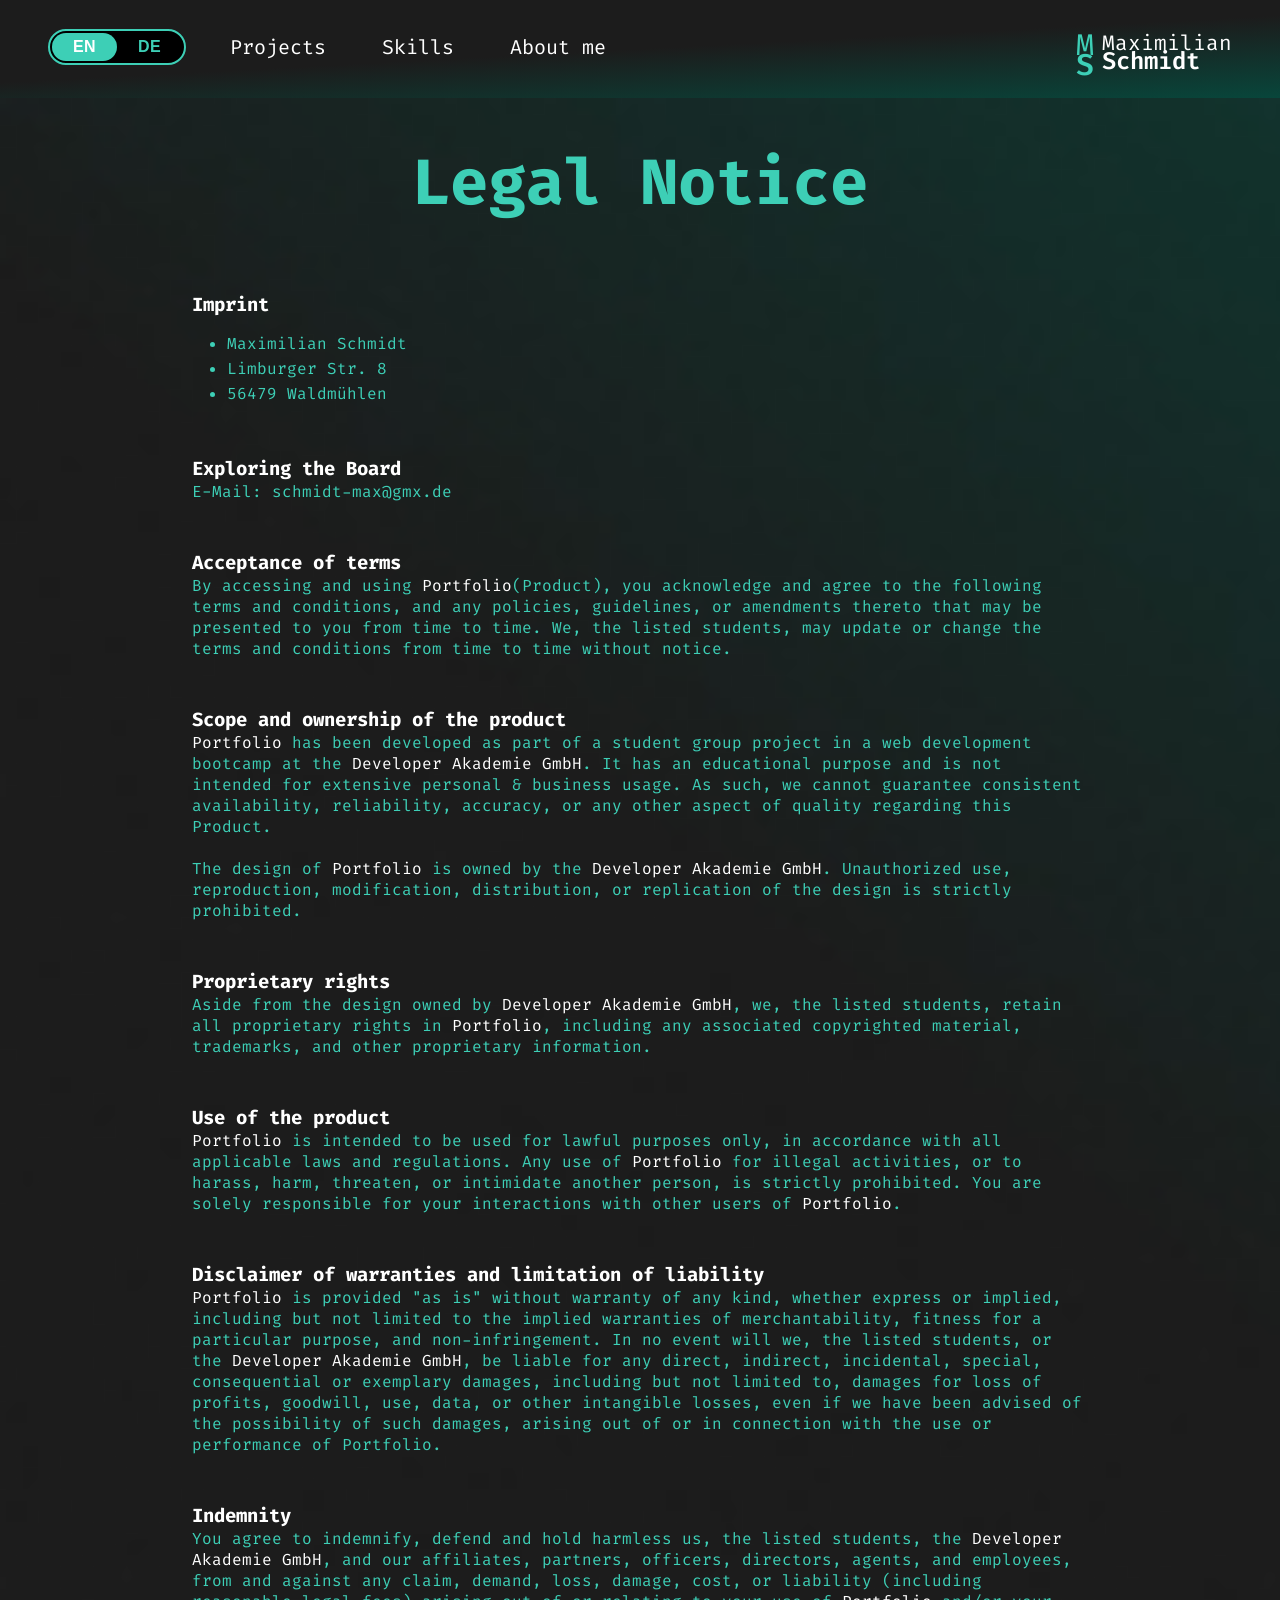
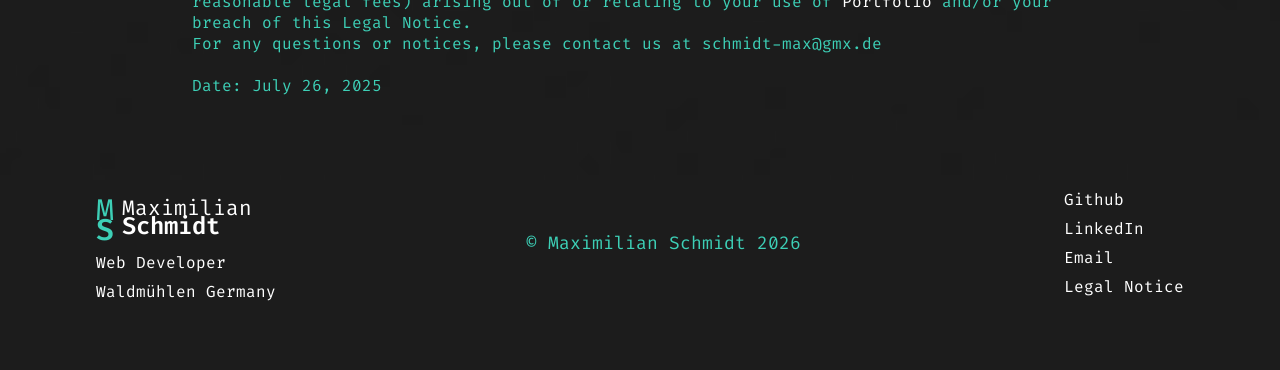
==== commit decf7829: "changed responsive design" ====
--- a/sites/legal.html
+++ b/sites/legal.html
@@ -21,47 +21,50 @@
 
     <div class="intro">
         <div class="header header-multi-bg">
-            <div class="logo">
-                <div class="logo-icon">
-                    <span class="char-m">M</span>
-                    <span class="char-s">S</span>
-                </div>
-
-                <div class="logo-text">
-                    <span class="first-name">Maximilian</span>
-                    <span class="last-name">Schmidt</span>
+            <div class="navigation">
+                <div class="logo">
+                    <div class="logo-icon">
+                        <span class="char-m">M</span>
+                        <span class="char-s">S</span>
+                    </div>
+
+                    <div class="logo-text">
+                        <span class="first-name">Maximilian</span>
+                        <span class="last-name">Schmidt</span>
+                    </div>
+                </div>
+
+                <div class="nav">
+                    <div class="menu-container">
+                        <div class="burger-icon" id="burger-trigger">
+                            <img src="/img/mobile/menu.svg" id="burger-img">
+                        </div>
+            
+                        <div class="nav-links" id="mobile-menu">
+                            <a href="#about-me" class="header-category" data-translate="navAbout">
+                                About me
+                            </a>
+                            <a href="#skills" class="header-category" data-translate="navSkills">
+                                Skills
+                            </a>
+                            <a href="#projects" class="header-category" data-translate="navProjects">
+                                Projects
+                            </a>
+
+                            <div class="toggle">
+                                <input type="checkbox" id="lang-toggle"/>
+                                <label for="lang-toggle">
+                                    <div class="toggle-knob"></div>
+                                    <span class="lang-en">EN</span>
+                                    <span class="lang-de">DE</span>
+                                </label>
+                            </div>
+                        </div>
+                    </div>
                 </div>
             </div>
-
-            <div class="nav">
-                <div class="menu-container">
-                    <div class="burger-icon" id="burger-trigger">
-                        <img src="../img/mobile/menu.svg" id="burger-img">
-                    </div>
-            
-                    <div class="nav-links" id="mobile-menu">
-                        <a href="../index.html#about-me" class="header-category" data-translate="navAbout">
-                            About me
-                        </a>
-                        <a href="../index.html#skills" class="header-category" data-translate="navSkills">
-                            Skills
-                        </a>
-                        <a href="../index.html#projects" class="header-category" data-translate="navProjects">
-                            Projects
-                        </a>
-
-                        <div class="toggle">
-                            <input type="checkbox" id="lang-toggle"/>
-                            <label for="lang-toggle">
-                                <div class="toggle-knob"></div>
-                                <span class="lang-en">EN</span>
-                                <span class="lang-de">DE</span>
-                            </label>
-                        </div>
-                    </div>
-                </div>
-            </div>
-        </div>
+        </div>
+    </div>
 
         <div class="introduction introduction-multi-bg legal-notice-page">
                 <div class="legal-notice-content">
@@ -204,27 +207,29 @@
     <div class="footer">
         <div class="footer-me">
             <div class="footer-left-side">
-                <div class="logo">
-                    <div class="logo-icon">
-                        <span class="char-m">
-                            M
-                        </span>
-
-                        <span class="char-s">
-                            S
-                        </span>
-                    </div>
+                <a href="#top" class="footer-logo-link">
+                    <div class="logo">
+                        <div class="logo-icon">
+                            <span class="char-m">
+                                M
+                            </span>
+
+                            <span class="char-s">
+                                S
+                            </span>
+                        </div>
     
-                    <div class="logo-text">
-                        <span class="first-name">
-                            Maximilian
-                        </span>
-
-                        <span class="last-name">
-                            Schmidt
-                        </span>
-                    </div>
-                </div>
+                        <div class="logo-text">
+                            <span class="first-name">
+                                Maximilian
+                            </span>
+
+                            <span class="last-name">
+                                Schmidt
+                            </span>
+                        </div>
+                    </div>
+                </a>
 
                 <div>
                     Web Developer
--- a/css/root/style.css
+++ b/css/root/style.css
@@ -23,7 +23,6 @@
     font-weight: 400;
     background-color: var(--main-bg-color);
     color: var(--text-color);
-    max-width: 1440px;
     margin-left: auto;
     margin-right: auto;
     overflow-x: hidden;
--- a/css/root/header.css
+++ b/css/root/header.css
@@ -1,16 +1,21 @@
 .header {
     height: 98px;
+}
+
+.header-multi-bg {
+    background: linear-gradient(177deg, var(--main-bg-color) 50%, var(--sub-bg-color) 100%);
+    background-repeat: no-repeat;
+}
+
+.navigation {
+    height: 98px;
+    max-width: 1440px;
     display: flex;
     align-items: center;
     justify-content: space-between;
     flex-direction: row-reverse;
     padding-left: var(--spacing-5xl);
     padding-right: var(--spacing-5xl);
-}
-
-.header-multi-bg {
-    background: linear-gradient(177deg, var(--main-bg-color) 50%, var(--sub-bg-color) 100%);
-    background-repeat: no-repeat;
 }
 
 .nav {
--- a/css/root/footer.css
+++ b/css/root/footer.css
@@ -69,4 +69,9 @@
     padding: var(--spacing-lg);
     color: var(--alternative-text-color);
     font-size: var(--font-size-lg);
+}
+
+.footer .footer-logo-link {
+    text-decoration: none;
+    padding: 0;
 }
--- a/css/style/introduction.css
+++ b/css/style/introduction.css
@@ -8,6 +8,16 @@
 
 .introduction {
     display: block; 
+}
+
+.introduction-container {
+    max-width: 1440px;
+    width: 100%;           /* Wichtig, damit er sich bis 1440px dehnt */
+    height: 100%;          /* Nimmt die volle Höhe des Eltern-Elements ein */
+    position: relative;    /* DAS HIER IST NEU: Richtet die absolute-Elemente an diesem Container aus */
+    display: flex;         /* Hält den Inhalt zentriert */
+    justify-content: center;
+    align-items: center;
 }
 
 .introduction-multi-bg {
--- a/css/responsive/responsive.css
+++ b/css/responsive/responsive.css
@@ -1,6 +1,6 @@
 @media (min-width: 1024px ) and (max-width: 1280px) {
 
-.header {
+.navigation {
     padding-left: var(--spacing-2xl);
     padding-right: var(--spacing-2xl);
 }
@@ -40,7 +40,7 @@
 }
 
 .skill-set-description {
-    width: 450px;
+    max-width: 450px;
 }
 
 .skill-set__headline {
@@ -53,6 +53,10 @@
 
 .skill-highlight__text {
     font-size: var(--font-size-xl);
+}
+
+.skills {
+    padding-right: var(--spacing-3xl);
 }
 
 .skills__icon {
@@ -133,7 +137,7 @@
 
 @media (min-width: 769px ) and (max-width: 1023px) {
 
-.header {
+.navigation {
     padding-left: var(--spacing-xl);
     padding-right: var(--spacing-xl);
 }
@@ -170,12 +174,25 @@
     font-size: 50px;
 }
 
+.about-me-description {
+   max-width: none;
+}
+
 .skill-set {
+    width: 80%;
     gap: var(--spacing-2xl);
     flex-direction: column;
     height: 100%;
 }
 
+.skills {
+    padding-right: var(--spacing-xs);
+}
+
+.skill-set-description {
+    max-width: none;
+}
+
 .skills__icon {
     gap: var(--spacing-xs);
     font-size: var(--font-size-base);
@@ -185,7 +202,6 @@
 }
 
 .project-container {
-    width: auto;
     min-width: 550px;
 }
 
--- a/css/responsive/mobile-landscape.css
+++ b/css/responsive/mobile-landscape.css
@@ -1,6 +1,6 @@
 @media (min-width: 479px ) and (max-width: 768px) {
 
-.header {
+.navigation {
     padding-left: var(--spacing-xl);
     padding-right: var(--spacing-xl);
     flex-direction: row;
@@ -117,7 +117,6 @@
 
 .about-me-description, 
 .skill-set-description {
-    width: 340px;
     height: 100%;
     font-size: var(--font-size-base); 
     padding-left: var(--spacing-xl);  
@@ -144,7 +143,12 @@
     font-size: 20px;
 }
 
+.skill-set-container {
+    padding-left: var(--spacing-xs);
+}
+
 .skill-set {
+    width: 100%;
     gap: var(--spacing-2xl);
     flex-direction: column;
     height: 100%;
@@ -160,11 +164,10 @@
     font-size: var(--font-size-base);
     padding-bottom: var(--spacing-2xl);
     padding-right: var(--spacing-2xl);
-    width: 90px;
+    width: 75px;
 }
 
 .projects {
-    width: 360px;
     padding: var(--spacing-lg);
 }
 
@@ -177,7 +180,6 @@
 }
 
 .project {
-    max-width: 400px;
     justify-content: space-between;
     flex-direction: column;
     align-items: flex-start;
@@ -194,10 +196,6 @@
 
 .projects__text {
     width: 478px;
-}
-
-.project-container {
-    max-width: 478px;
 }
 
 .project-container:hover .project-image {
--- a/css/responsive/mobile.css
+++ b/css/responsive/mobile.css
@@ -1,6 +1,6 @@
 @media (max-width: 478px) {
 
-.header {
+.navigation {
     padding-left: var(--spacing-xl);
     padding-right: var(--spacing-xl);
     flex-direction: row;
@@ -65,9 +65,11 @@
 
 .introduction-multi-bg {
     display: block;
-    padding-top: 100px;
-    height: 650px;
-
+}
+
+.introduction-container {
+    display: block;
+    padding-top: var(--spacing-6xl);
 }
 
 .intro-headline-sub {
@@ -122,7 +124,7 @@
 }
 
 .about-me-image {
-    width: 100%;
+    width: 95%;
     height: 100%;
 }
 
--- a/css/style/legal.css
+++ b/css/style/legal.css
@@ -12,7 +12,7 @@
 .legal-notice-page {
     height: auto !important;
     min-height: 100vh;
-    padding-bottom: 80px;
+    padding-bottom: 0px;
 }
 
 .legal-main-headline {
@@ -107,10 +107,6 @@
     font-size: var(--font-size-lg);
 }
 
-.legal-notice-page {
-    padding-bottom: 0px;
-}
-
 .legal-main-headline {
     display: block;
     font-size: 32px;
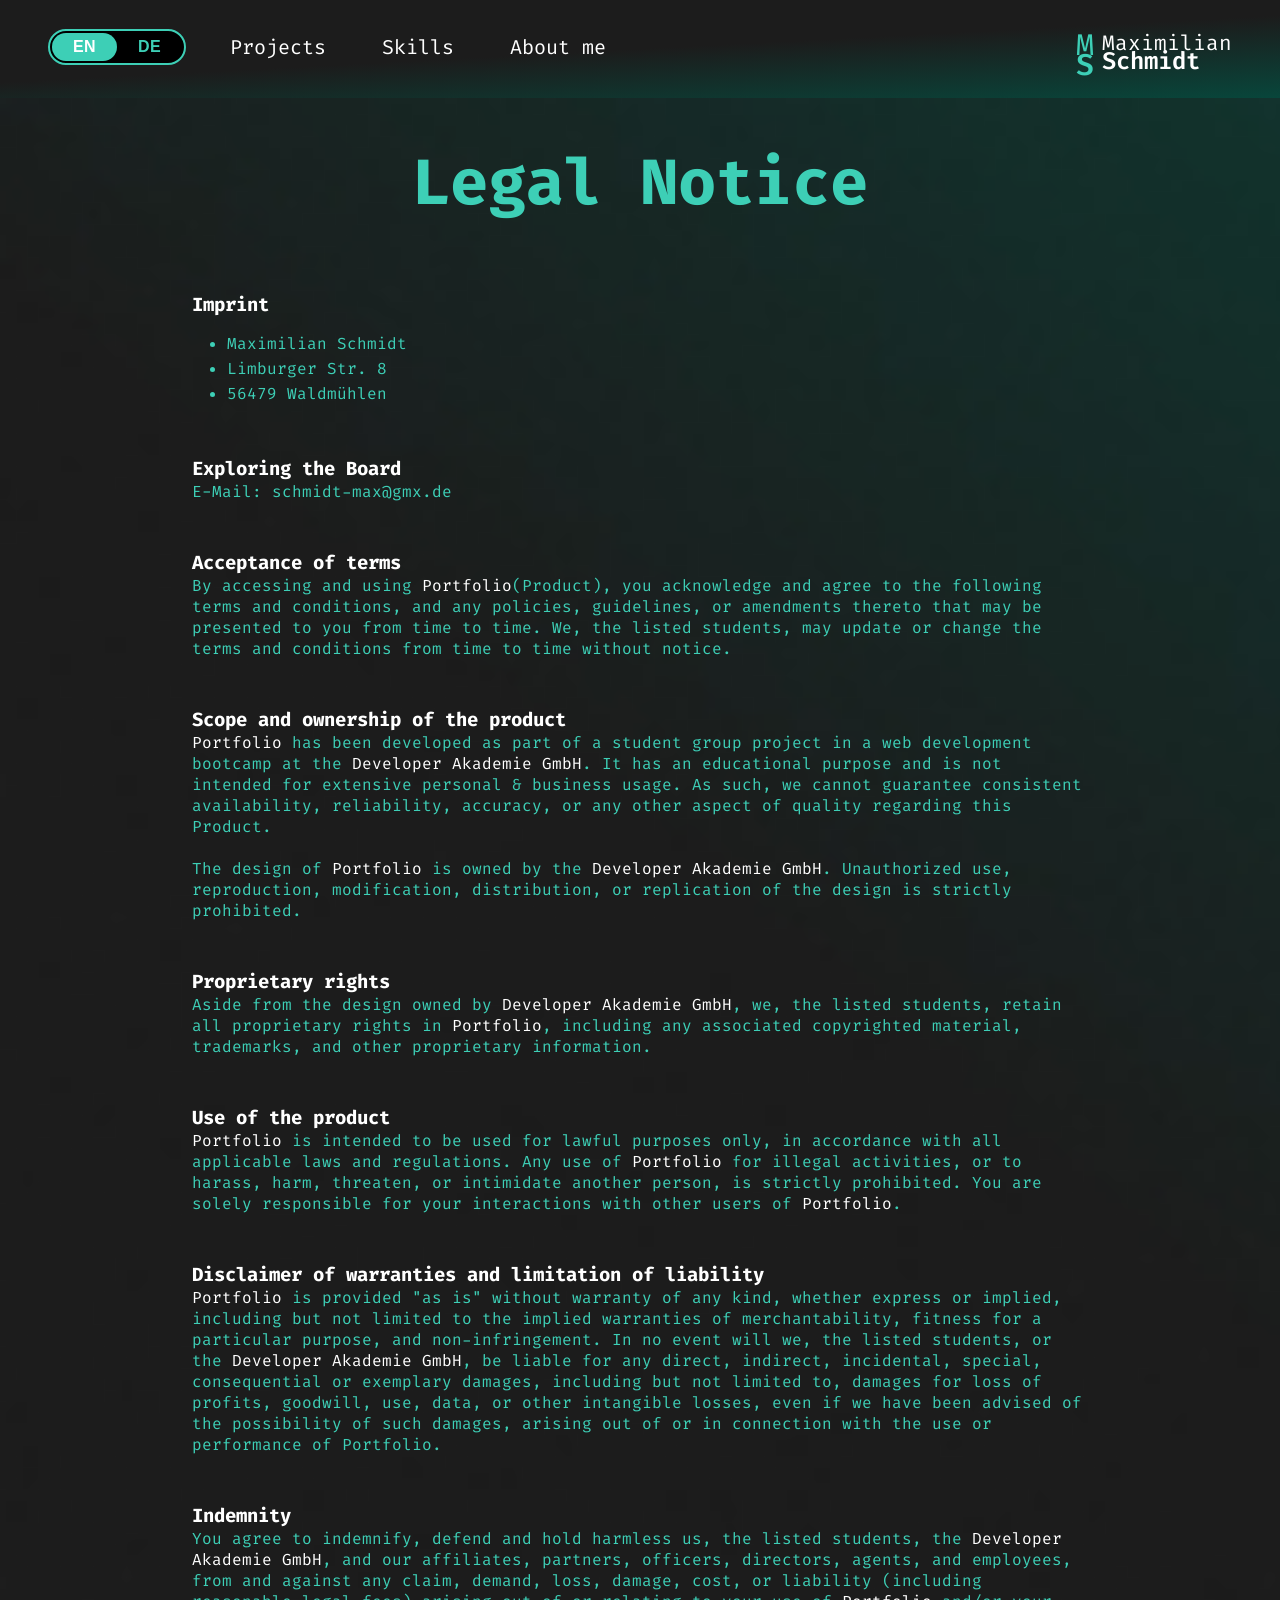
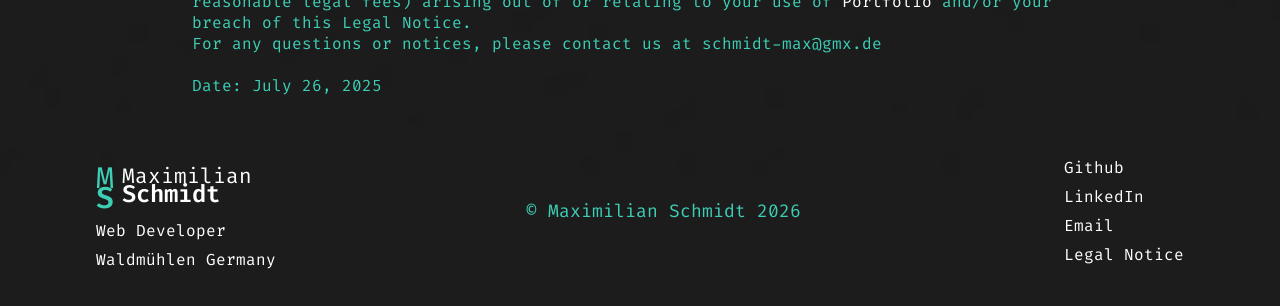
==== commit 43b654dd: "changed responisve design" ====
--- a/sites/legal.html
+++ b/sites/legal.html
@@ -5,16 +5,19 @@
     <meta name="viewport" content="width=device-width, initial-scale=1.0">
     <script src="../js/translations.js"></script>
     <script src="../js/script.js"></script>
+    <script src="../js/aos.js"></script>
     
     <link rel="stylesheet" href="../css/root/style.css">
     <link rel="stylesheet" href="../css/root/variables.css">
     <link rel="stylesheet" href="../css/root/header.css">
     <link rel="stylesheet" href="../css/root/footer.css">
+    <link rel="stylesheet" href="../css/root/aos.css">
     <link rel="stylesheet" href="../css/style/introduction.css">
     <link rel="stylesheet" href="../css/responsive/responsive.css">
     <link rel="stylesheet" href="../css/responsive/mobile-landscape.css">
     <link rel="stylesheet" href="../css/responsive/mobile.css">
     <link rel="stylesheet" href="../css/style/legal.css">
+    
     <title>Legal Notice</title>
 </head>
 <body>
--- a/css/root/header.css
+++ b/css/root/header.css
@@ -1,5 +1,8 @@
 .header {
     height: 98px;
+    width: 100%;            
+    display: flex;      
+    justify-content: center;
 }
 
 .header-multi-bg {
@@ -9,13 +12,16 @@
 
 .navigation {
     height: 98px;
+    width: 100%;
     max-width: 1440px;
+    margin: 0 auto;
     display: flex;
     align-items: center;
     justify-content: space-between;
     flex-direction: row-reverse;
     padding-left: var(--spacing-5xl);
     padding-right: var(--spacing-5xl);
+    box-sizing: border-box;
 }
 
 .nav {
--- a/css/root/footer.css
+++ b/css/root/footer.css
@@ -1,4 +1,8 @@
 .footer {
+    width: 100%;
+    max-width: 1440px;
+    margin: 0 auto;
+    box-sizing: border-box;
     height: 126px;
     display: flex;
     align-items: center;
--- a/css/responsive/responsive.css
+++ b/css/responsive/responsive.css
@@ -178,8 +178,12 @@
    max-width: none;
 }
 
+.skill-set-container {
+    padding-left: var(--spacing-sm);
+}
+
 .skill-set {
-    width: 80%;
+    width: 90%;
     gap: var(--spacing-2xl);
     flex-direction: column;
     height: 100%;
@@ -248,11 +252,14 @@
 }
 
 .contact-me-info {
+    width: 90%;
     padding-bottom: var(--spacing-2xl);
 }
 
 .contact-form {
     padding-right: 50px;
+    width: 90%;
+    max-width: none;
 }
 
 .footer {
--- a/css/responsive/mobile-landscape.css
+++ b/css/responsive/mobile-landscape.css
@@ -57,12 +57,6 @@
     transform: translateY(0);
 }
 
-.menu-container:hover .nav-links {
-    opacity: 1;
-    visibility: visible;
-    transform: translateY(0);
-}
-
 .intro-headline-sub {
     font-size: var(--font-size-2xl);
 }
@@ -123,6 +117,7 @@
     padding-right: var(--spacing-xl);
     padding-top: 24px;
     padding-bottom: 27px;
+    min-width: auto;
 }
 
 .skill-set__little-headline {
@@ -308,6 +303,7 @@
 .footer-mobile {
     display: block;
     text-align: center;
+    padding-top: var(--spacing-5xl);
     color: var(--alternative-text-color);
     font-size: var(--font-size-lg);
 }
--- a/css/responsive/mobile.css
+++ b/css/responsive/mobile.css
@@ -57,12 +57,6 @@
     transform: translateY(0);
 }
 
-.menu-container:hover .nav-links {
-    opacity: 1;
-    visibility: visible;
-    transform: translateY(0);
-}
-
 .introduction-multi-bg {
     display: block;
 }
@@ -138,6 +132,7 @@
     height: 100%;
     font-size: var(--font-size-base); 
     padding: 24px var(--spacing-sm) 27px var(--spacing-md);
+    min-width: auto;
 }
 
 .skill-set__little-headline {
@@ -157,6 +152,10 @@
 .skill-highlight__text,
 .skills-highlight {
     font-size: 20px;
+}
+
+.skill-set-container {
+    padding: 0px;
 }
 
 .skill-set {
@@ -328,6 +327,7 @@
 .footer-mobile {
     display: block;
     text-align: center;
+    padding-top: var(--spacing-5xl);
     color: var(--alternative-text-color);
     font-size: var(--font-size-lg);
 }
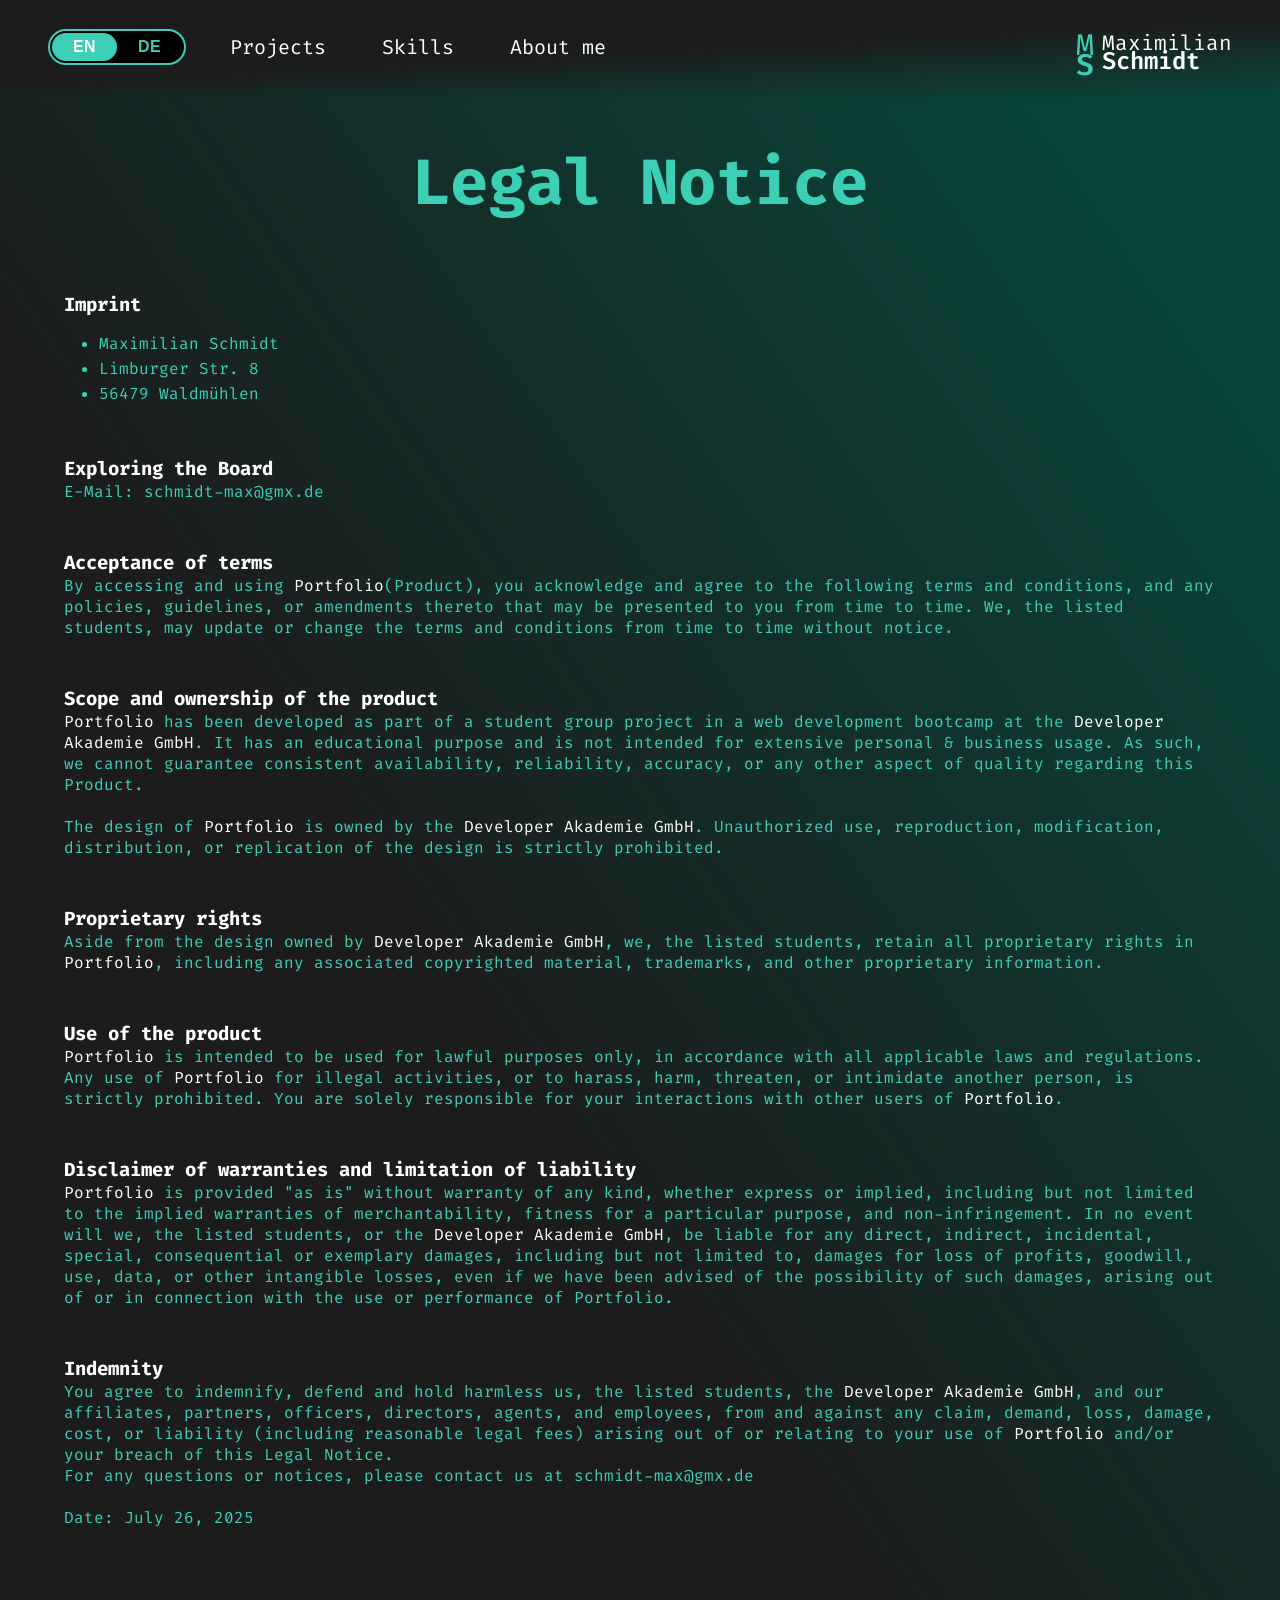
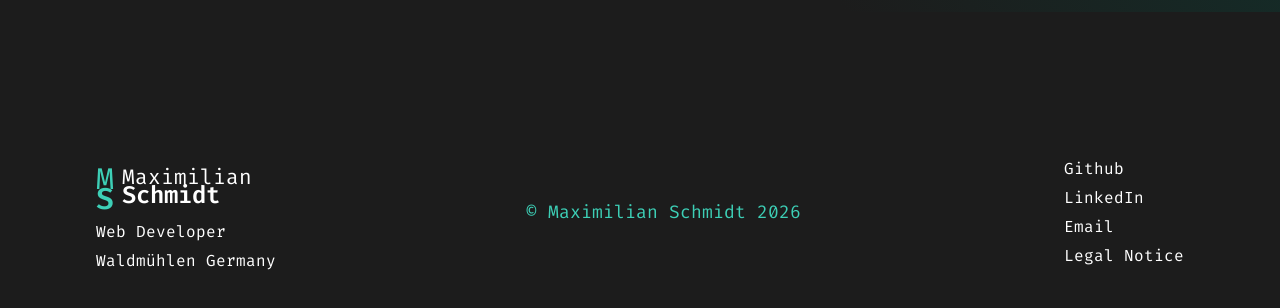
==== commit a5919d6d: "changed responsive design" ====
--- a/sites/legal.html
+++ b/sites/legal.html
@@ -16,8 +16,12 @@
     <link rel="stylesheet" href="../css/responsive/responsive.css">
     <link rel="stylesheet" href="../css/responsive/mobile-landscape.css">
     <link rel="stylesheet" href="../css/responsive/mobile.css">
+    <link rel="stylesheet" href="../css/responsive/responsive-big-screen.css">
+    <link rel="stylesheet" href="../css/responsive/mobile-short.css">
     <link rel="stylesheet" href="../css/style/legal.css">
     
+    <link rel="icon" type="image/png" sizes="32x32" href="../favicon.png">
+
     <title>Legal Notice</title>
 </head>
 <body>
@@ -25,6 +29,7 @@
     <div class="intro">
         <div class="header header-multi-bg">
             <div class="navigation">
+                <a href="../index.html" class="logo-link">
                 <div class="logo">
                     <div class="logo-icon">
                         <span class="char-m">M</span>
@@ -36,6 +41,7 @@
                         <span class="last-name">Schmidt</span>
                     </div>
                 </div>
+                </a>
 
                 <div class="nav">
                     <div class="menu-container">
@@ -44,13 +50,13 @@
                         </div>
             
                         <div class="nav-links" id="mobile-menu">
-                            <a href="#about-me" class="header-category" data-translate="navAbout">
+                            <a href="../index.html#about-me" class="header-category" data-translate="navAbout">
                                 About me
                             </a>
-                            <a href="#skills" class="header-category" data-translate="navSkills">
+                            <a href="../index.html#skills" class="header-category" data-translate="navSkills">
                                 Skills
                             </a>
-                            <a href="#projects" class="header-category" data-translate="navProjects">
+                            <a href="../index.html#projects" class="header-category" data-translate="navProjects">
                                 Projects
                             </a>
 
@@ -261,7 +267,7 @@
                 Email
             </a>
 
-            <a class="footer-link" href="sites/legal.html" target="_blank">
+            <a class="footer-link" href="../sites/legal.html">
                 Legal Notice
             </a>
         </div>
--- a/css/root/style.css
+++ b/css/root/style.css
@@ -12,8 +12,12 @@
     font-style: normal;
 }
 
-html {
+html, body {
     scroll-behavior: smooth;
+    width: 100%;
+    max-width: 100%;
+    overflow-x: hidden;
+    position: relative;
 }
 
 body {
@@ -26,6 +30,11 @@
     margin-left: auto;
     margin-right: auto;
     overflow-x: hidden;
+}
+
+.logo-link {
+    text-decoration: none;
+    color: var(--text-color);
 }
 
 .d-none {
--- a/css/root/header.css
+++ b/css/root/header.css
@@ -224,4 +224,9 @@
 
 .nav-links .toggle {
     padding-top: 20px;
+}
+
+.mobile-menu.active {
+    background: linear-gradient(55.22deg, #1C1C1C 36.26%, #08463B 93.28%);
+    transition: background 0.3s ease-in-out;
 }
--- a/css/root/footer.css
+++ b/css/root/footer.css
@@ -7,7 +7,7 @@
     display: flex;
     align-items: center;
     justify-content: space-between;
-    padding-top: var(--spacing-6xl);
+    padding-top: 200px;
     padding-left: var(--spacing-5xl);
     padding-right: var(--spacing-5xl);
     padding-bottom: var(--spacing-5xl);
--- a/css/style/introduction.css
+++ b/css/style/introduction.css
@@ -12,10 +12,10 @@
 
 .introduction-container {
     max-width: 1440px;
-    width: 100%;           /* Wichtig, damit er sich bis 1440px dehnt */
-    height: 100%;          /* Nimmt die volle Höhe des Eltern-Elements ein */
-    position: relative;    /* DAS HIER IST NEU: Richtet die absolute-Elemente an diesem Container aus */
-    display: flex;         /* Hält den Inhalt zentriert */
+    width: 100%;  
+    height: 100%;       
+    position: relative; 
+    display: flex;       
     justify-content: center;
     align-items: center;
 }
@@ -23,9 +23,8 @@
 .introduction-multi-bg {
     width: 100%;
     height: calc(100vh - 98px);
-    background-image: url('/img/background/backgroundintro.jpg');
+    background: linear-gradient(55.22deg, #1C1C1C 36.26%, #08463B 93.28%);
     background-size: cover;
-    background-repeat: no-repeat;
     position: relative;
     display: flex;
     justify-content: center;
@@ -67,12 +66,13 @@
 
 .intro-left-bar {
     position: absolute;
-    left: 48px;
+    left: 0px;
     bottom: 0;
     display: flex;
     flex-direction: column;
     align-items: center;
     z-index: 10;
+    padding-left: var(--spacing-5xl)
 }
 
 .arrow-circle {
@@ -103,12 +103,13 @@
 
 .intro-right-bar {
     position: absolute;
-    right: 48px;
+    right: 0px;
     bottom: 0;
     display: flex;
     flex-direction: column;
     align-items: center;
     z-index: 10;
+    padding-right: var(--spacing-5xl)
 }
 
 .introduction__text {
@@ -229,29 +230,39 @@
 
 .banner__track {
     display: flex;
-    align-items: center;
-    gap: 32px;
     width: max-content;
-    animation: scrollBanner 15s linear infinite;
-}
-
-.banner__track span {
-    display: flex;
-    align-items: center;
-    gap: 56px;
+    animation: scrollBanner 25s linear infinite; 
+}
+
+.banner__group {
+    display: flex;
+    align-items: center;
+    gap: 56px;  
+    padding-right: 56px; 
+    flex-shrink: 0;  
+}
+
+.banner__group span {
+    display: flex;
+    align-items: center;
+    gap: 56px; 
     font-size: 32px;
     font-family: 'karla', sans-serif;
     color: var(--alternative-text-color);
     font-weight: 400;
 }
 
-.banner__track span::after {
+.banner__group span::after {
     content: "•";
     font-size: 32px;
     color: var(--alternative-text-color);
 }
 
 @keyframes scrollBanner {
-    from { transform: translateX(0); }
-    to { transform: translateX(-50%); }
+    0% { 
+        transform: translateX(0); 
+    }
+    100% { 
+        transform: translateX(-50%); 
+    }
 }
--- a/css/responsive/responsive.css
+++ b/css/responsive/responsive.css
@@ -133,6 +133,9 @@
     padding-right: 30px;
 }
 
+.project-info-button-container {
+    bottom: 50px;
+}
 }
 
 @media (min-width: 769px ) and (max-width: 1023px) {
@@ -158,6 +161,14 @@
 
 .introduction__text {
     display: none;
+}
+
+.intro-left-bar {
+    padding-left: var(--spacing-xl);
+}
+
+.intro-right-bar {
+    padding-right: var(--spacing-xl);
 }
 
 .social-icons-email img {
@@ -191,6 +202,7 @@
 
 .skills {
     padding-right: var(--spacing-xs);
+    justify-content: center;
 }
 
 .skill-set-description {
@@ -230,13 +242,10 @@
     padding-bottom: var(--spacing-lg);
 }
 
-.testimonial-container {
-    transform: translateX(-560px);
-}
-
 .testimonial-card {
     width: 600px;
-    min-width: 600px;
+    max-width: calc(100vw - 80px);
+    min-width: unset;
 }
 
 .fixed-quote-icon {
@@ -263,6 +272,7 @@
 }
 
 .footer {
+    padding-top: var(--spacing-5xl);
     padding-left: var(--spacing-2xl);
     padding-right: var(--spacing-2xl);
 }
@@ -270,7 +280,7 @@
 .project-info-card {
     flex-direction: column-reverse;
     max-width: 750px !important;
-    height: auto !important;
+    height: 800px !important;
 }
 
 .project-info-card .project-info-card-left-side {
@@ -310,7 +320,7 @@
 
 .project-info-card .next-project__button {
     position: absolute;
-    top: 750px;
+    top: 720px;
     left: 550px;
     padding-right: 30px;
 }
--- a/css/responsive/mobile-landscape.css
+++ b/css/responsive/mobile-landscape.css
@@ -4,6 +4,10 @@
     padding-left: var(--spacing-xl);
     padding-right: var(--spacing-xl);
     flex-direction: row;
+}
+
+.logo-text {
+    display: none;
 }
 
 .header-category {
@@ -69,6 +73,14 @@
     display: none;
 }
 
+.intro-left-bar {
+    padding-left: var(--spacing-xl);
+}
+
+.intro-right-bar {
+    padding-right: var(--spacing-xl);
+}
+
 .vertical-line-left {
     height: 210px;
 }
@@ -152,6 +164,7 @@
 
 .skills {
     padding-right: var(--spacing-xs);
+    justify-content: center;
 }
 
 .skills__icon {
@@ -207,22 +220,19 @@
 }
 
 .other-people__headline {
+    width: 90%;
     padding-bottom: var(--spacing-lg);
     font-size: var(--spacing-lg);
 }
 
-.testimonial-container {
-    transform: translateX(-330px);
-}
-
 .testimonial-card {
     width: 360px;
-    min-width: 360px;
+    max-width: calc(100vw - 48px);
+    min-width: unset;
     padding-top: 50px;
     padding-left: 32px;
     padding-bottom: 20px;
 }
-
 .fixed-quote-icon {
     width: 67px;
     top: -2px;
@@ -291,6 +301,7 @@
 }
 
 .footer {
+    padding-top: var(--spacing-2xl);
     padding-left: var(--spacing-2xl);
     padding-right: var(--spacing-2xl);
     padding-bottom: 0px;
@@ -311,7 +322,7 @@
 .project-info-card {
     flex-direction: column-reverse;
     max-width: 470px !important;
-    height: auto !important;
+    height: 800px !important;
 }
 
 .project-info-card .project-info-card-left-side {
@@ -346,7 +357,7 @@
 }
 
 .project-info-card .project-info__picture {
-    padding-top: 95px;
+    padding-top: 0px;
     display: flex;
     justify-content: center;
 }
@@ -372,6 +383,8 @@
 }
 
 .project-info-button-container {
+    position: relative;
+    bottom: 0;
     justify-content: center;
 }
 }
--- a/css/responsive/mobile.css
+++ b/css/responsive/mobile.css
@@ -9,6 +9,10 @@
 .header-category {
     font-size: var(--font-size-lg);
     padding: var(--spacing-sm);
+}
+
+.logo-text {
+    display: none;
 }
 
 .burger-icon {
@@ -86,12 +90,20 @@
     display: none;
 }
 
+.intro-left-bar {
+    padding-left: var(--spacing-xl);
+}
+
+.intro-right-bar {
+    padding-right: var(--spacing-xl);
+}
+
 .vertical-line-left {
-    height: 210px;
+    height: 310px;
 }
 
 .vertical-line-right {
-    height: 150px;
+    height: 250px;
 }
 
 .social-icons-email img {
@@ -99,11 +111,11 @@
 }
 
 .banner {
-    padding: 12px 0;
+    padding: 6px 0;
 }
 
 .banner__track span {
-    font-size: 20px;
+    font-size: 16px;
 }
 
 .about-me {
@@ -169,6 +181,7 @@
 
 .skills {
     padding-right: var(--spacing-md);
+    justify-content: center;
 }
 
 .skills__icon {
@@ -233,17 +246,15 @@
 }
 
 .other-people__headline {
+    width: 90%;
     padding-bottom: var(--spacing-lg);
     font-size: var(--spacing-lg);
 }
 
-.testimonial-container {
-    transform: translateX(-330px);
-}
-
 .testimonial-card {
     width: 270px;
-    min-width: 270px;
+    max-width: calc(100vw - 32px);
+    min-width: unset;
     padding-top: 50px;
     padding-left: 32px;
     padding-bottom: 20px;
@@ -316,6 +327,7 @@
 }
 
 .footer {
+    padding-top: var(--spacing-sm);
     padding-inline: var(--spacing-md);
     padding-bottom: 0px;
 }
@@ -335,7 +347,7 @@
 .project-info-card {
     flex-direction: column-reverse;
     max-width: 95% !important;
-    height: auto !important;
+    height: 850px !important;
 }
 
 .project-info-card .project-info-card-left-side {
@@ -369,7 +381,7 @@
 }
 
 .project-info-card .project-info__picture {
-    padding-top: 95px;
+    padding-top: 0px;
     display: flex;
     justify-content: center;
 }
@@ -382,7 +394,7 @@
 
 .project-info-card .next-project__button {
     position: absolute;
-    bottom: -195px;
+    top: 790px;
     left: auto;
     right: 0px;
     padding-right: 30px;
@@ -397,6 +409,8 @@
 }
 
 .project-info-button-container {
+    position: relative;
+    bottom: 0;
     justify-content: center;
 }
 }
--- a/css/responsive/responsive-big-screen.css
+++ b/css/responsive/responsive-big-screen.css
@@ -0,0 +1,25 @@
+@media (min-width: 1440px) {
+    
+    .navigation,
+    .about-me,
+    .skill-set, 
+    .projects, 
+    .contact,
+    .footer {
+        padding-left: 0px;
+        padding-right: 0px;
+    }
+
+    .intro-left-bar {
+        padding-left: 0px;
+    }
+
+    .intro-right-bar {
+        padding-right: 0px;
+    }
+
+    .contact-form {
+        padding-right: 0px;
+    }
+    
+}
--- a/css/responsive/mobile-short.css
+++ b/css/responsive/mobile-short.css
@@ -0,0 +1,44 @@
+@media (max-height: 741px) {
+
+.introduction-container {
+    padding-top: var(--spacing-lg);
+}
+
+.vertical-line-left {
+    height: 210px;
+}
+
+.vertical-line-right {
+    height: 150px;
+}
+
+.project-info-card {
+    height: 650px !important;
+}
+
+.project-info-card .project-info__picture img {
+    height: 140px;
+    width: 65%;
+}
+
+.project-info-card .project-number {
+    font-size: 50px;
+}
+
+.project-info-card .project-info-name {
+    font-size: var(--font-size-2xl);
+}
+
+.project-info__headline {
+    font-size: var(--font-size-lg);
+}
+
+.project-card-content-text {
+    font-size: var(--font-size-sm);
+}
+
+.project-info-card .next-project__button {
+    top: 590px;
+}
+
+}
--- a/css/style/legal.css
+++ b/css/style/legal.css
@@ -2,10 +2,17 @@
     display: flex;
     flex-direction: column;
     text-align: left;
-    margin-left: 192px;
-    margin-right: 192px;
+    margin-left: var(--spacing-2xl);
+    margin-right: var(--spacing-2xl);
     margin-bottom: 60px;
     font-size: 18px;
+    color: var(--text-color);
+    width: 90%;
+    max-width: 1440px;
+}
+
+.legal-notice-content a{
+    text-decoration: underline;
     color: var(--text-color);
 }
 
@@ -85,19 +92,6 @@
     transform: scale(1.15) translateX(-8px); 
 }
 
-.footer {
-    padding-bottom: var(--spacing-3xl);
-    padding-top: 0px;
-}
-
-@media (min-width: 769px ) and (max-width: 1023px) {
-
-.legal-notice-content {
-    margin-left: var(--spacing-5xl);
-    margin-right: var(--spacing-5xl);
-}
-}
-
 @media (min-width: 479px ) and (max-width: 768px) {
 
 .back-arrow {
@@ -116,13 +110,7 @@
 
 .legal-notice-content {
     margin-top: var(--spacing-xl);
-    margin-left: 20px;
-    margin-right: 20px;
     margin-bottom: 0px;
-}
-
-.footer {
-    padding-bottom: 0px;
 }
 }
 
@@ -152,11 +140,8 @@
 
 .legal-notice-content {
     margin-top: var(--spacing-xl);
-    margin-left: 20px;
-    margin-right: 20px;
+    margin-left: var(--spacing-md);
+    margin-right: var(--spacing-md)
 }
 
-.footer {
-    padding-bottom: 0px;
-}
 }
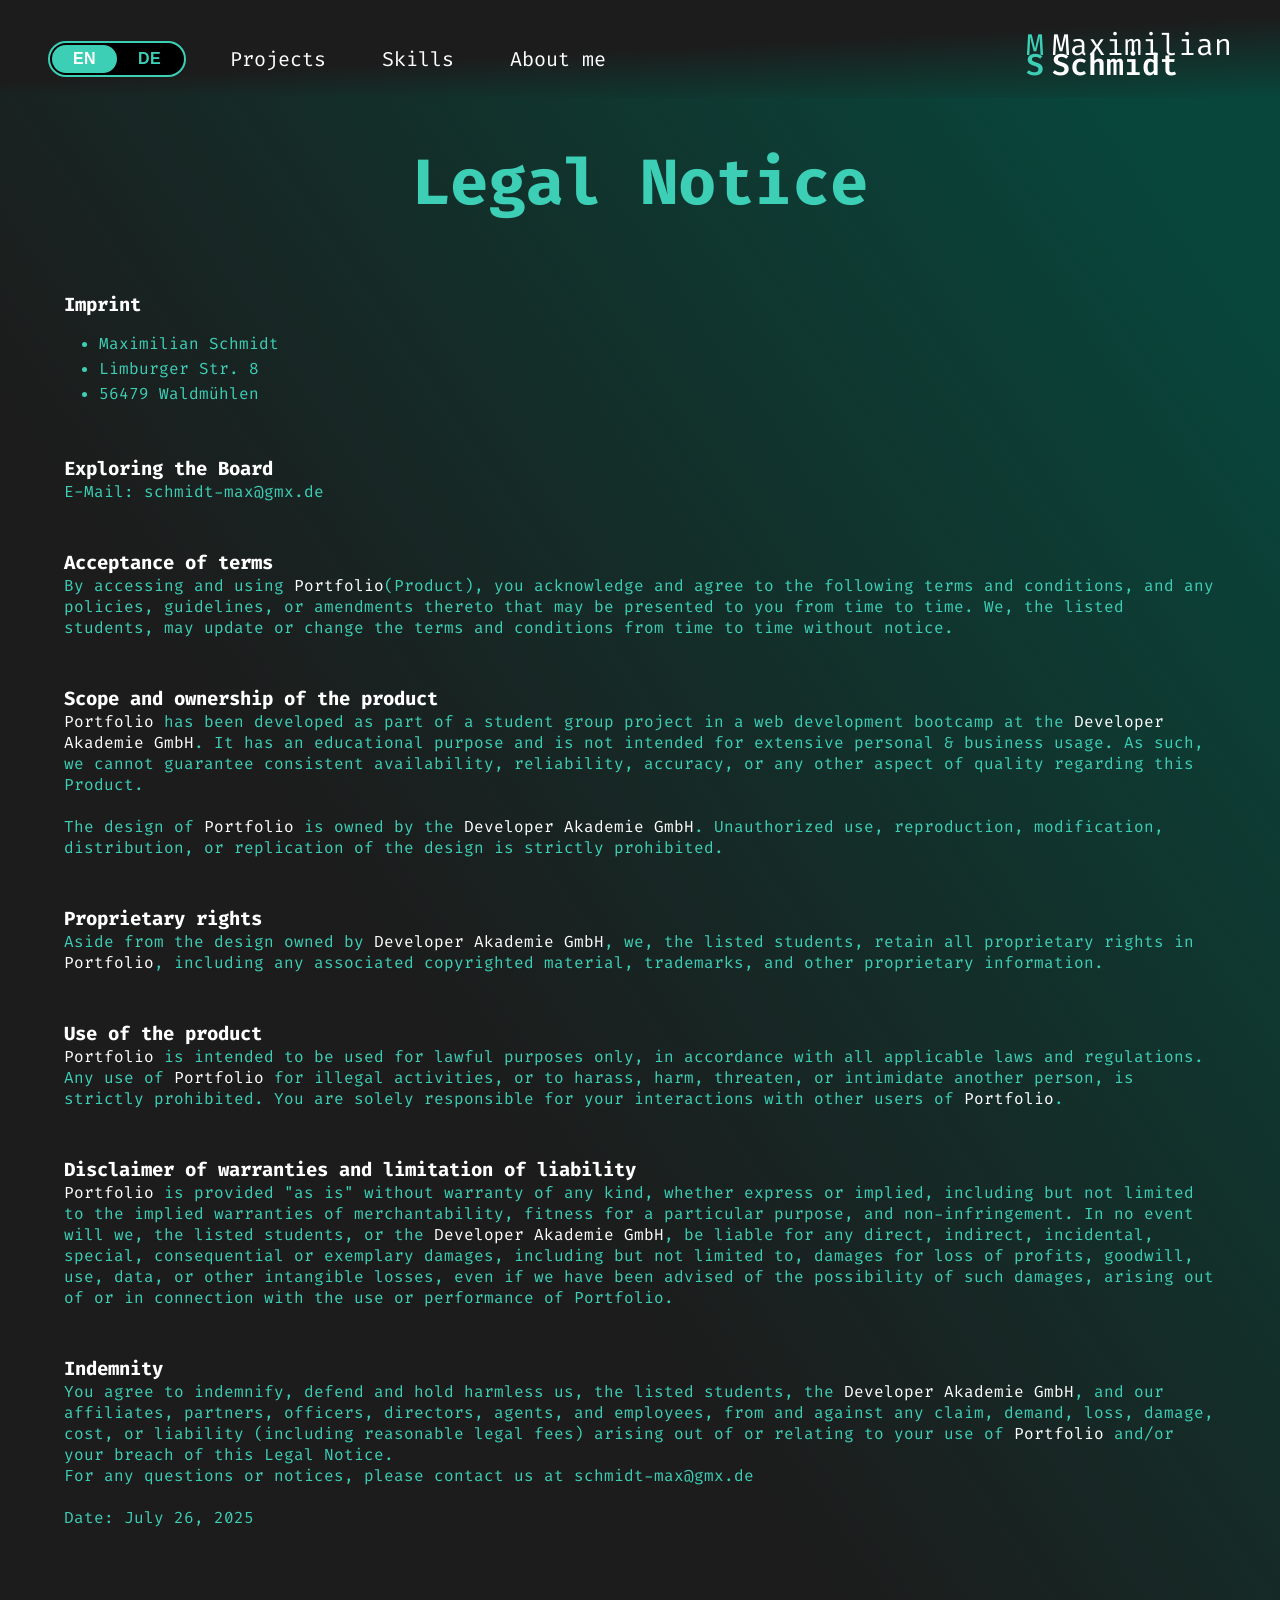
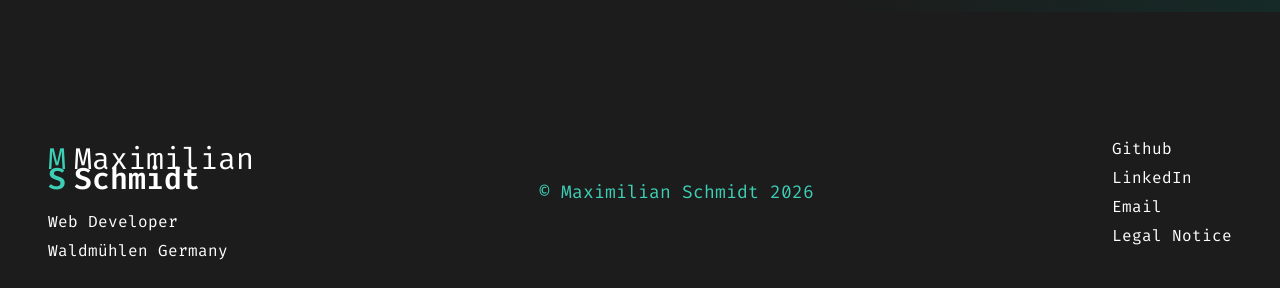
==== commit a79536f7: "changed wrapper and html structure" ====
--- a/sites/legal.html
+++ b/sites/legal.html
@@ -25,11 +25,9 @@
     <title>Legal Notice</title>
 </head>
 <body>
-
-    <div class="intro">
+   <header class="intro" id="top">
         <div class="header header-multi-bg">
-            <div class="navigation">
-                <a href="../index.html" class="logo-link">
+            <nav class="navigation">
                 <div class="logo">
                     <div class="logo-icon">
                         <span class="char-m">M</span>
@@ -41,212 +39,161 @@
                         <span class="last-name">Schmidt</span>
                     </div>
                 </div>
+
+                <div class="menu-container">
+                    <button class="burger-icon" id="burger-trigger" aria-label="Toggle Menu">
+                        <img src="../img/mobile/menu.svg" id="burger-img" alt="Menu">
+                    </button>
+        
+                    <div class="nav-links mobile-menu">
+                        <a href="../index.html#about-me" class="header-category" data-translate="navAbout">
+                            About me
+                        </a>
+                        <a href="../index.html#skills" class="header-category" data-translate="navSkills">
+                            Skills
+                        </a>
+                        <a href="../index.html#projects" class="header-category" data-translate="navProjects">
+                            Projects
+                        </a>
+
+                        <div class="toggle">
+                            <input type="checkbox" id="lang-toggle"/>
+                            <label for="lang-toggle">
+                                <div class="toggle-knob"></div>
+                                <span class="lang-en">EN</span>
+                                <span class="lang-de">DE</span>
+                            </label>
+                        </div>
+                    </div>
+                </div>
+            </nav>
+        </div>
+    </header>
+
+    <main class="introduction introduction-multi-bg legal-notice-page">
+        <div class="legal-notice-content">
+            <div class="back-arrow">
+                <a href="../index.html" aria-label="Go back to home page">
+                    <img src="/img/mobile/arrow_back.svg" alt="Back Arrow">
                 </a>
-
-                <div class="nav">
-                    <div class="menu-container">
-                        <div class="burger-icon" id="burger-trigger">
-                            <img src="/img/mobile/menu.svg" id="burger-img">
-                        </div>
-            
-                        <div class="nav-links" id="mobile-menu">
-                            <a href="../index.html#about-me" class="header-category" data-translate="navAbout">
-                                About me
-                            </a>
-                            <a href="../index.html#skills" class="header-category" data-translate="navSkills">
-                                Skills
-                            </a>
-                            <a href="../index.html#projects" class="header-category" data-translate="navProjects">
-                                Projects
-                            </a>
-
-                            <div class="toggle">
-                                <input type="checkbox" id="lang-toggle"/>
-                                <label for="lang-toggle">
-                                    <div class="toggle-knob"></div>
-                                    <span class="lang-en">EN</span>
-                                    <span class="lang-de">DE</span>
-                                </label>
-                            </div>
-                        </div>
-                    </div>
-                </div>
             </div>
-        </div>
-    </div>
-
-        <div class="introduction introduction-multi-bg legal-notice-page">
-                <div class="legal-notice-content">
-                    <div class="back-arrow">
-                        <a href="../index.html">
-                            <img src="/img/mobile/arrow_back.svg" alt="Back Arrow">
-                        </a>
-                    </div>
-
-                <h1 class="legal-main-headline" data-translate="legalTitle">
-                    Legal Notice
-                </h1>
-
-                <div class="legal-section">
-                    <h2 data-translate="legalImprintTitle">Imprint</h2>
-                    <ul class="legal-list">
-                        <li>Maximilian Schmidt</li>
-                        <li>Limburger Str. 8</li>
-                        <li>56479 Waldmühlen</li>
-                    </ul>
-                </div>
-
-                <div class="legal-section">
-                    <h2 data-translate="exploringTitle">Exploring the Board</h2>
-                    <p>E-Mail: schmidt-max@gmx.de</p>
-                </div>
-
-                    <div class="legal-section">
-                        <h2 data-translate="legalTermsTitle">
-                            Acceptance of terms
-                        </h2>
-
-                        <p data-translate="legalTermsText">
-                            By accessing and using 
-                                <span class="text-white">
-                                    Portfolio
-                                </span> 
-                                (Product), you acknowledge and agree to the following terms and conditions, and any policies, guidelines, or amendments thereto that may be presented to you from time to time. We, the listed students, may update or change the terms and conditions from time to time without notice.
-                        </p>
-                    </div>
-
-                    <div class="legal-section">
-                        <h2 data-translate="legalScopeTitle">
-                            Scope and ownership of the product
-                        </h2>
-
-                        <p data-translate="legalScopeText">
-                            <span class="text-white">
-                                Portfolio
-                            </span> 
-
-                            has been developed as part of a student group project in a web development bootcamp at the Developer Akademie GmbH. It has an educational purpose and is not intended for extensive personal & business usage. As such, we cannot guarantee consistent availability, reliability, accuracy, or any other aspect of quality regarding this Product.
-                            <br><br>
-                            The design of 
-                            <span class="text-white">
-                                Portfolio
-                            </span>
-
-                            is owned by the Developer Akademie GmbH. Unauthorized use, reproduction, modification, distribution, or replication of the design is strictly prohibited.
-                        </p>
-                    </div>
-
-                    <div class="legal-section">
-                        <h2 data-translate="legalProprietaryTitle">
-                            Proprietary rights
-                        </h2>
-
-                        <p data-translate="legalProprietaryText">
-                            Aside from the design owned by Developer Akademie GmbH, we, the listed students, retain all proprietary rights in 
-                            <span class="text-white">
-                                Portfolio
-                            </span>
-                            
-                            , including any associated copyrighted material, trademarks, and other proprietary information.
-                        </p>
-                    </div>
-
-                    <div class="legal-section">
-                        <h2 data-translate="legalUseTitle">
-                            Use of the product
-                        </h2>
-
-                        <p data-translate="legalUseText">
-                            <span class="text-white">
-                                Portfolio
-                            </span>  
-                            
-                            is intended to be used for lawful purposes only, in accordance with all applicable laws and regulations. Any use of 
-                            <span class="text-white">
-                                Portfolio
-                            </span>  
-                            
-                            for illegal activities, or to harass, harm, threaten, or intimidate another person, is strictly prohibited. You are solely responsible for your interactions with other users of
-                            <span class="text-white">
-                                Portfolio
-                            </span>
-
-                            .
-                        </p>
-                    </div>
-
-                    <div class="legal-section">
-                        <h2 data-translate="legalLiabilityTitle">
-                            Disclaimer of warranties and limitation of liability
-                        </h2>
-
-                        <p data-translate="legalLiabilityText">
-                            <span class="text-white">
-                                Portfolio
-                            </span>  
-                            
-                            is provided "as is" without warranty of any kind, whether express or implied, including but not limited to the implied warranties of merchantability, fitness for a particular purpose, and non-infringement. In no event will we, the listed students, or the Developer Akademie, be liable for any direct, indirect, incidental, special, consequential or exemplary damages, including but not limited to, damages for loss of profits, goodwill, use, data, or other intangible losses, even if we have been advised of the possibility of such damages, arising out of or in connection with the use or performance of 
-                            <span class="text-white">
-                                Portfolio
-                            </span> 
-                            
-                            .
-                        </p>
-                    </div>
-
-                    <div class="legal-section">
-                        <h2 data-translate="legalIndemnityTitle">
-                            Indemnity
-                        </h2>
-
-                        <p data-translate="legalIndemnityText">
-                            You agree to indemnify, defend and hold harmless us, the listed students, the Developer Akademie, and our affiliates, partners, officers, directors, agents, and employees, from and against any claim, demand, loss, damage, cost, or liability (including reasonable legal fees) arising out of or relating to your use of 
-                            <span class="text-white">
-                                Portfolio
-                            </span>  
-                                
-                            and/or your breach of this Legal Notice.
-                            <br><br>Date: July 26, 2025
-                        </p>
-                    </div>
-                </div>
-        </div>
-    </div>
-
-    <div class="footer">
+
+            <h1 class="legal-main-headline" data-translate="legalTitle">
+                Legal Notice
+            </h1>
+
+            <section class="legal-section">
+                <h2 data-translate="legalImprintTitle">Imprint</h2>
+                <ul class="legal-list">
+                    <li>Maximilian Schmidt</li>
+                    <li>Limburger Str. 8</li>
+                    <li>56479 Waldmühlen</li>
+                </ul>
+            </section>
+
+            <section class="legal-section">
+                <h2 data-translate="exploringTitle">Exploring the Board</h2>
+                <p>E-Mail: schmidt-max@gmx.de</p>
+            </section>
+
+            <section class="legal-section">
+                <h2 data-translate="legalTermsTitle">
+                    Acceptance of terms
+                </h2>
+
+                <p data-translate="legalTermsText">
+                    By accessing and using 
+                    <span class="text-white">Portfolio</span> 
+                    (Product), you acknowledge and agree to the following terms and conditions, and any policies, guidelines, or amendments thereto that may be presented to you from time to time. We, the listed students, may update or change the terms and conditions from time to time without notice.
+                </p>
+            </section>
+
+            <section class="legal-section">
+                <h2 data-translate="legalScopeTitle">
+                    Scope and ownership of the product
+                </h2>
+
+                <p data-translate="legalScopeText">
+                    <span class="text-white">Portfolio</span> 
+                    has been developed as part of a student group project in a web development bootcamp at the Developer Akademie GmbH. It has an educational purpose and is not intended for extensive personal & business usage. As such, we cannot guarantee consistent availability, reliability, accuracy, or any other aspect of quality regarding this Product.
+                    <br><br>
+                    The design of 
+                    <span class="text-white">Portfolio</span>
+                    is owned by the Developer Akademie GmbH. Unauthorized use, reproduction, modification, distribution, or replication of the design is strictly prohibited.
+                </p>
+            </section>
+
+            <section class="legal-section">
+                <h2 data-translate="legalProprietaryTitle">
+                    Proprietary rights
+                </h2>
+
+                <p data-translate="legalProprietaryText">
+                    Aside from the design owned by Developer Akademie GmbH, we, the listed students, retain all proprietary rights in 
+                    <span class="text-white">Portfolio</span>, including any associated copyrighted material, trademarks, and other proprietary information.
+                </p>
+            </section>
+
+            <section class="legal-section">
+                <h2 data-translate="legalUseTitle">
+                    Use of the product
+                </h2>
+
+                <p data-translate="legalUseText">
+                    <span class="text-white">Portfolio</span>  
+                    is intended to be used for lawful purposes only, in accordance with all applicable laws and regulations. Any use of 
+                    <span class="text-white">Portfolio</span>  
+                    for illegal activities, or to harass, harm, threaten, or intimidate another person, is strictly prohibited. You are solely responsible for your interactions with other users of
+                    <span class="text-white">Portfolio</span>.
+                </p>
+            </section>
+
+            <section class="legal-section">
+                <h2 data-translate="legalLiabilityTitle">
+                    Disclaimer of warranties and limitation of liability
+                </h2>
+
+                <p data-translate="legalLiabilityText">
+                    <span class="text-white">Portfolio</span>  
+                    is provided "as is" without warranty of any kind, whether express or implied, including but not limited to the implied warranties of merchantability, fitness for a particular purpose, and non-infringement. In no event will we, the listed students, or the Developer Akademie, be liable for any direct, indirect, incidental, special, consequential or exemplary damages, including but not limited to, damages for loss of profits, goodwill, use, data, or other intangible losses, even if we have been advised of the possibility of such damages, arising out of or in connection with the use or performance of 
+                    <span class="text-white">Portfolio</span>.
+                </p>
+            </section>
+
+            <section class="legal-section">
+                <h2 data-translate="legalIndemnityTitle">
+                    Indemnity
+                </h2>
+
+                <p data-translate="legalIndemnityText">
+                    You agree to indemnify, defend and hold harmless us, the listed students, the Developer Akademie, and our affiliates, partners, officers, directors, agents, and employees, from and against any claim, demand, loss, damage, cost, or liability (including reasonable legal fees) arising out of or relating to your use of 
+                    <span class="text-white">Portfolio</span>  
+                    and/or your breach of this Legal Notice.
+                    <br><br>Date: July 26, 2025
+                </p>
+            </section>
+        </div>
+    </main>
+
+    <footer class="footer">
         <div class="footer-me">
             <div class="footer-left-side">
-                <a href="#top" class="footer-logo-link">
+                <a href="#top" class="footer-logo-link" aria-label="Scroll back to top">
                     <div class="logo">
                         <div class="logo-icon">
-                            <span class="char-m">
-                                M
-                            </span>
-
-                            <span class="char-s">
-                                S
-                            </span>
+                            <span class="char-m">M</span>
+                            <span class="char-s">S</span>
                         </div>
     
                         <div class="logo-text">
-                            <span class="first-name">
-                                Maximilian
-                            </span>
-
-                            <span class="last-name">
-                                Schmidt
-                            </span>
+                            <span class="first-name">Maximilian</span>
+                            <span class="last-name">Schmidt</span>
                         </div>
                     </div>
                 </a>
 
-                <div>
-                    Web Developer
-                </div>
-
-                <div>
-                    Waldmühlen Germany
-                </div>
+                <div>Web Developer</div>
+                <div>Waldmühlen Germany</div>
             </div>
         </div>
 
@@ -254,27 +201,27 @@
             &copy; Maximilian Schmidt 2026
         </div>
 
-        <div class="footer-links-container">
-            <a class="footer-link" href="https://github.com/Moxx1990" target="_blank">
+        <nav class="footer-links-container" aria-label="Footer Navigation">
+            <a class="footer-link" href="https://github.com/Moxx1990" target="_blank" rel="noopener">
                 Github
             </a>
 
-            <a class="footer-link" href="https://www.linkedin.com/" target="_blank">
+            <a class="footer-link" href="https://www.linkedin.com/" target="_blank" rel="noopener">
                 LinkedIn
             </a>
 
-            <a class="footer-link" href="mailto:contact@maximilianschmidt.de" target="_blank">
+            <a class="footer-link" href="mailto:contact@maximilianschmidt.de" target="_blank" rel="noopener">
                 Email
             </a>
 
             <a class="footer-link" href="../sites/legal.html">
                 Legal Notice
             </a>
-        </div>
-    </div>
+        </nav>
+    </footer>
 
     <div class="footer-mobile">
-            &copy; Maximilian Schmidt 2026
+        &copy; Maximilian Schmidt 2026
     </div>
   
 </body>
--- a/css/root/style.css
+++ b/css/root/style.css
@@ -32,6 +32,15 @@
     overflow-x: hidden;
 }
 
+button {
+    background: none;
+    border: none;
+    padding: 0;
+    cursor: pointer;
+    font: inherit;
+    color: inherit;
+}
+
 .logo-link {
     text-decoration: none;
     color: var(--text-color);
@@ -41,17 +50,32 @@
     display: none !important;
 }
 
-.lets-talk__button:hover,
-.introduction__button:hover,
-.submit__button:hover {
-    border-color: var(--alternative-text-color);
-    color: var(--alternative-text-color);
+@media (hover: hover) {
+    .lets-talk__button:hover,
+    .introduction__button:hover,
+    .submit__button:hover {
+        border-color: var(--alternative-text-color);
+        color: var(--alternative-text-color);
+    }
+
+    .lets-talk__button:hover span,
+    .introduction__button:hover span, 
+    .submit__button:hover span {
+        animation: scrollButton 2s linear infinite;
+    }
 }
 
-.lets-talk__button:hover span,
-.introduction__button:hover span, 
-.submit__button:hover span {
-    animation: scrollButton 2s linear infinite;
+@media (hover: none) {
+    body .lets-talk__button,
+    body .introduction__button {
+        border-color: var(--alternative-text-color) !important;
+        color: var(--alternative-text-color) !important;
+    }
+
+    .lets-talk__button span,
+    .introduction__button span {
+        animation: scrollButton 2s linear infinite;
+    }
 }
 
 @keyframes scrollButton {
--- a/css/root/header.css
+++ b/css/root/header.css
@@ -164,16 +164,16 @@
 }
 
 .first-name {
-    font-size: var(--font-size-xl);
-    position: relative;
-    top: 10px;
+    font-size: var(--font-size-3xl);
+    position: relative;
+    top: 16px;
 }
 
 .last-name {
-    font-size: var(--font-size-2xl);
+    font-size: var(--font-size-3xl);
     font-weight: 600;
     position: relative;
-    top: -2px;
+    top: -4px;
 }
 
 .header-category {
--- a/css/root/footer.css
+++ b/css/root/footer.css
@@ -7,7 +7,7 @@
     display: flex;
     align-items: center;
     justify-content: space-between;
-    padding-top: 200px;
+    padding-top: 180px;
     padding-left: var(--spacing-5xl);
     padding-right: var(--spacing-5xl);
     padding-bottom: var(--spacing-5xl);
--- a/css/responsive/responsive.css
+++ b/css/responsive/responsive.css
@@ -11,6 +11,18 @@
 
 .intro-headline-main {
     font-size: 80px;
+}
+
+.intro-left-bar {
+    padding-left: var(--spacing-2xl);
+}
+
+.intro-right-bar {
+    padding-right: var(--spacing-2xl);
+}
+
+.intro-headline-main {
+    padding-inline: var(--spacing-2xl);
 }
 
 .about-me {
@@ -37,6 +49,7 @@
 
 .skill-set {
     gap: var(--spacing-2xl);
+    padding-left: var(--spacing-2xl);
 }
 
 .skill-set-description {
@@ -65,6 +78,10 @@
     padding-bottom: var(--spacing-2xl);
     padding-right: var(--spacing-2xl);
     width: 90px;
+}
+
+.projects {
+    padding-left: var(--spacing-2xl);
 }
 
 .project-container:hover .project-image {
@@ -138,11 +155,42 @@
 }
 }
 
+.footer {
+    padding-inline: var(--spacing-2xl);
+}
+
 @media (min-width: 769px ) and (max-width: 1023px) {
 
 .navigation {
-    padding-left: var(--spacing-xl);
-    padding-right: var(--spacing-xl);
+    padding-left: var(--spacing-2xl);
+    padding-right: var(--spacing-2xl);
+}
+
+.nav-links {
+    gap: var(--spacing-md);
+}
+
+.navigation .logo-icon {
+    width: 3px;
+}
+
+.navigation .logo-icon .char-m {
+    font-size: var(--font-size-xl);
+}
+
+.navigation .logo-icon .char-s {
+    font-size: var(--font-size-xl);
+    top: -14px;
+}
+
+.navigation .first-name {
+    font-size: var(--font-size-xl);
+    top: 4px;
+}
+
+.navigation .last-name {
+    font-size: var(--font-size-xl);
+    top: -10px;
 }
 
 .header-category {
@@ -151,12 +199,14 @@
     padding-right: var(--spacing-sm);
 }
 
+
 .intro-headline-sub {
     font-size: var(--font-size-3xl);
 }
 
 .intro-headline-main {
     font-size: 80px;
+    padding-inline: var(--spacing-2xl);
 }
 
 .introduction__text {
@@ -164,11 +214,11 @@
 }
 
 .intro-left-bar {
-    padding-left: var(--spacing-xl);
+    padding-left: var(--spacing-2xl);
 }
 
 .intro-right-bar {
-    padding-right: var(--spacing-xl);
+    padding-right: var(--spacing-2xl);
 }
 
 .social-icons-email img {
@@ -198,6 +248,7 @@
     gap: var(--spacing-2xl);
     flex-direction: column;
     height: 100%;
+    padding-left: 0px;
 }
 
 .skills {
@@ -224,6 +275,10 @@
 .project {
     width: auto;
     min-width: 550px;
+}
+
+.projects {
+    padding-inline: var(--spacing-2xl);
 }
 
 .projects__text {
--- a/css/responsive/mobile-landscape.css
+++ b/css/responsive/mobile-landscape.css
@@ -6,7 +6,7 @@
     flex-direction: row;
 }
 
-.logo-text {
+.navigation .logo-text {
     display: none;
 }
 
@@ -67,6 +67,7 @@
 
 .intro-headline-main {
     font-size: 62px;
+    padding-inline: var(--spacing-2xl);
 }
 
 .introduction__text {
@@ -172,7 +173,7 @@
     font-size: var(--font-size-base);
     padding-bottom: var(--spacing-2xl);
     padding-right: var(--spacing-2xl);
-    width: 75px;
+    width: 90px;
 }
 
 .projects {
@@ -225,17 +226,39 @@
     font-size: var(--spacing-lg);
 }
 
+.carousel-wrapper {
+        width: 100%;
+        overflow: visible;
+        padding: 0 40px; 
+        box-sizing: border-box;
+    }
+
+#testimonial-belt {
+        display: flex;
+        gap: 16px;
+        width: max-content; 
+        transition: transform 0.3s ease-out;
+    }
+
 .testimonial-card {
-    width: 360px;
-    max-width: calc(100vw - 48px);
-    min-width: unset;
-    padding-top: 50px;
-    padding-left: 32px;
-    padding-bottom: 20px;
-}
+        width: calc(100vw - 80px) !important;
+        flex-shrink: 0;
+        box-sizing: border-box;
+        transform: scaleY(0.85); 
+        opacity: 0.7; 
+        transition: transform 0.4s cubic-bezier(0.25, 1, 0.5, 1), 
+                    opacity 0.4s ease;
+        transform-origin: center center; 
+    }
+
+    .testimonial-card.focused {
+        transform: scaleY(1);
+        opacity: 1;     
+    }
+    
 .fixed-quote-icon {
     width: 67px;
-    top: -2px;
+    top: -10px;
     left: 40px;
 }
 
@@ -302,8 +325,8 @@
 
 .footer {
     padding-top: var(--spacing-2xl);
-    padding-left: var(--spacing-2xl);
-    padding-right: var(--spacing-2xl);
+    padding-left: var(--spacing-lg);
+    padding-right: var(--spacing-lg);
     padding-bottom: 0px;
 }
 
--- a/css/responsive/mobile.css
+++ b/css/responsive/mobile.css
@@ -1,8 +1,8 @@
 @media (max-width: 478px) {
 
 .navigation {
-    padding-left: var(--spacing-xl);
-    padding-right: var(--spacing-xl);
+    padding-left: var(--spacing-md);
+    padding-right: var(--spacing-md);
     flex-direction: row;
 }
 
@@ -11,7 +11,7 @@
     padding: var(--spacing-sm);
 }
 
-.logo-text {
+.navigation .logo-text {
     display: none;
 }
 
@@ -91,11 +91,11 @@
 }
 
 .intro-left-bar {
-    padding-left: var(--spacing-xl);
+    padding-left: var(--spacing-md);
 }
 
 .intro-right-bar {
-    padding-right: var(--spacing-xl);
+    padding-right: var(--spacing-md);
 }
 
 .vertical-line-left {
@@ -240,7 +240,7 @@
 
 .other-people {
     padding-top: var(--spacing-2xl);
-    padding-left: var(--spacing-md);
+    padding-left: 0px;
     padding-right: var(--spacing-xs);
     height: auto;
 }
@@ -251,19 +251,41 @@
     font-size: var(--spacing-lg);
 }
 
+.carousel-wrapper {
+        width: 100%;
+        overflow: visible;
+        padding: 0 20px; 
+        box-sizing: border-box;
+    }
+
+#testimonial-belt {
+        display: flex;
+        gap: 8px;
+        width: max-content; 
+        transition: transform 0.3s ease-out;
+        will-change: transform;
+    }
+
 .testimonial-card {
-    width: 270px;
-    max-width: calc(100vw - 32px);
-    min-width: unset;
-    padding-top: 50px;
-    padding-left: 32px;
-    padding-bottom: 20px;
-}
+        width: calc(100vw - 80px) !important;
+        flex-shrink: 0;
+        box-sizing: border-box;
+        transform: scaleY(0.85); 
+        opacity: 0.7; 
+        transition: transform 0.4s cubic-bezier(0.25, 1, 0.5, 1), 
+                    opacity 0.4s ease;
+        transform-origin: center center; 
+    }
+
+    .testimonial-card.focused {
+        transform: scaleY(1);
+        opacity: 1;     
+    }
 
 .fixed-quote-icon {
     width: 60px;
-    top: -10px;
-    left: -10px;
+    top: -15px;
+    left: 35px;
 }
 
 .testimonial-author {
